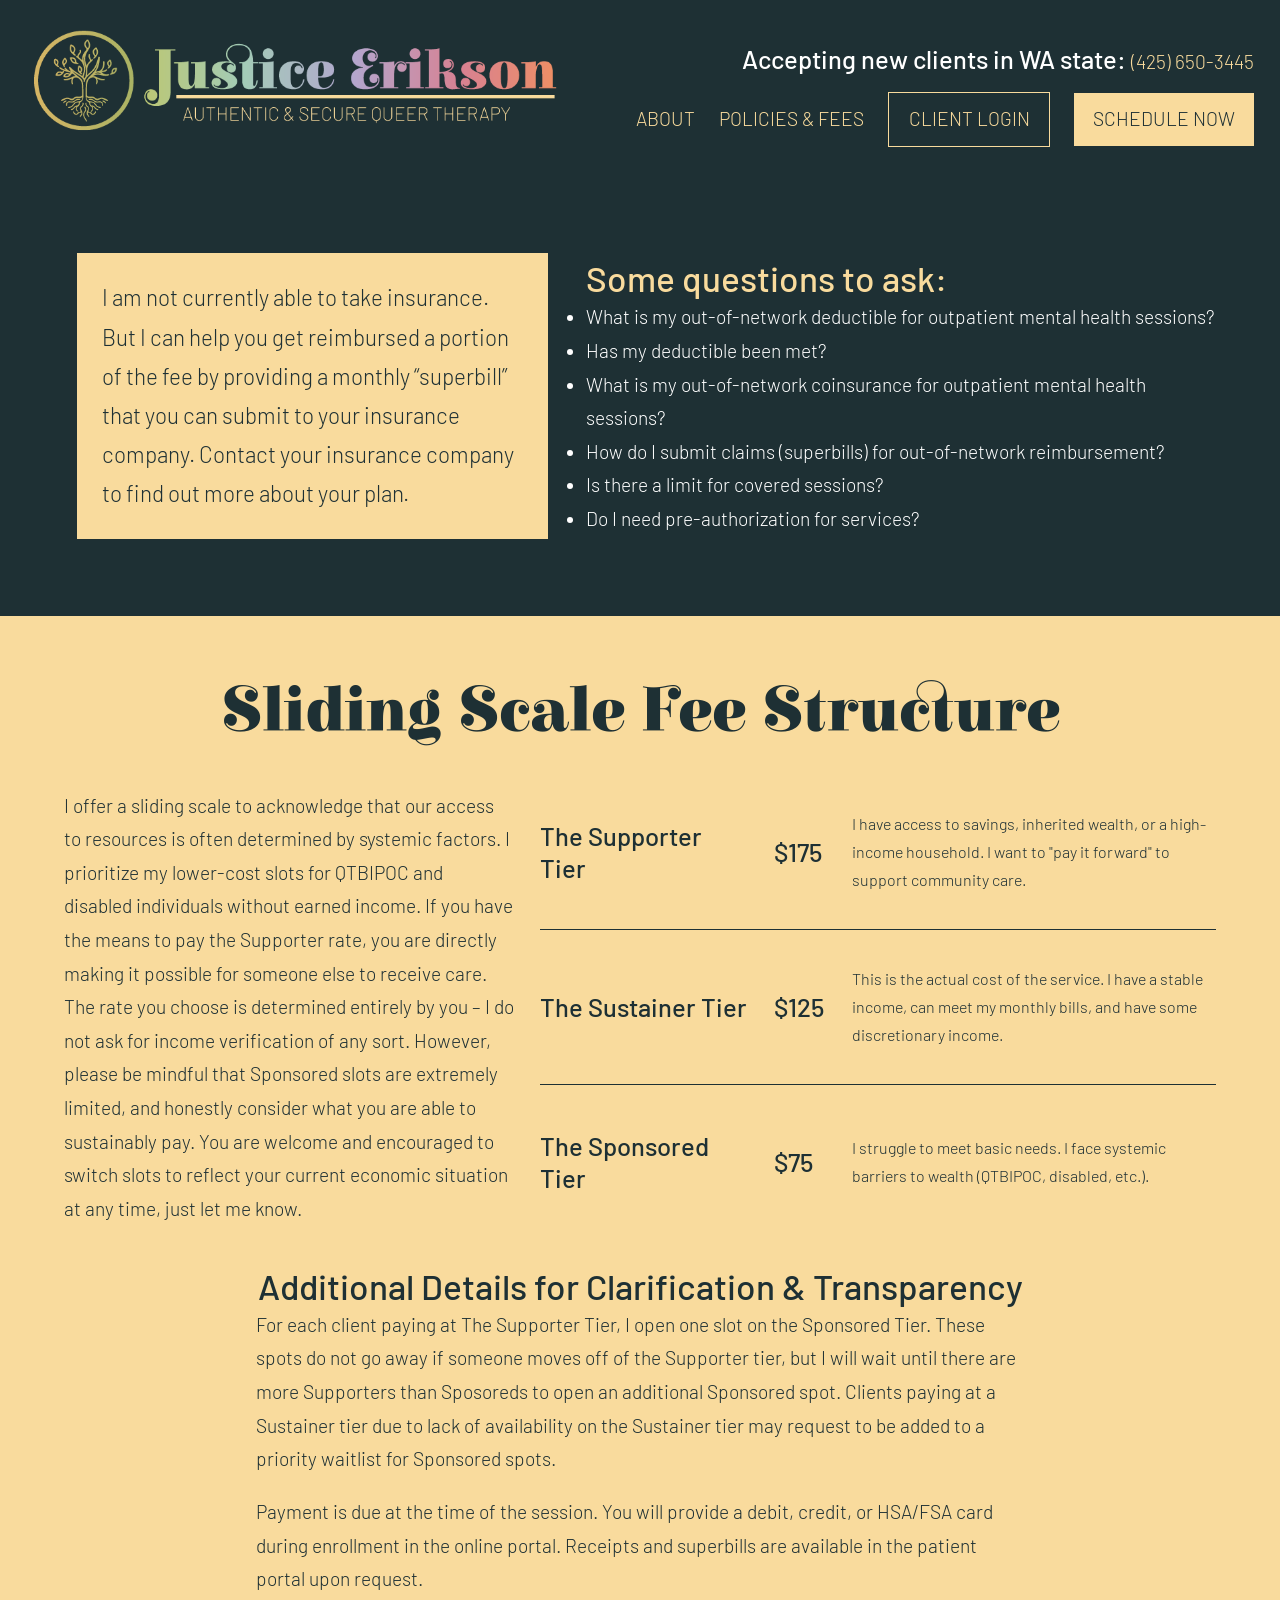
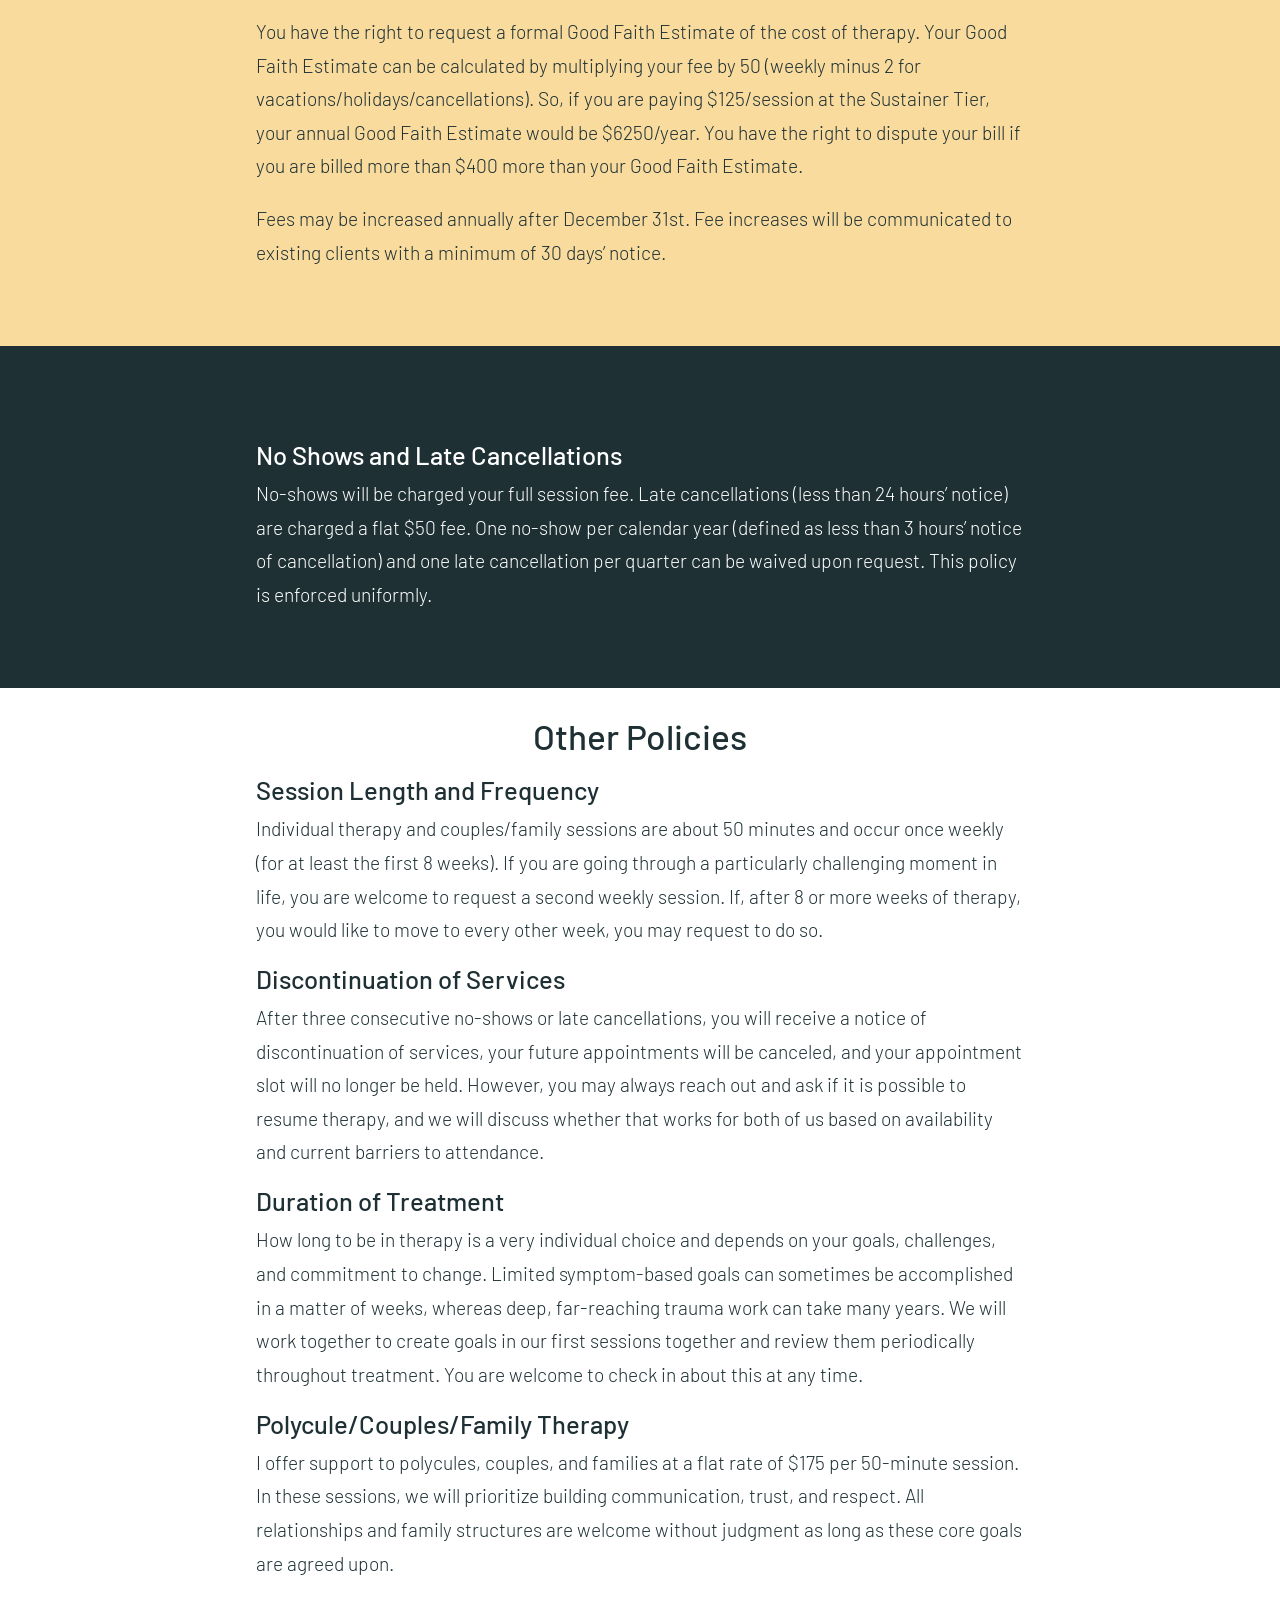
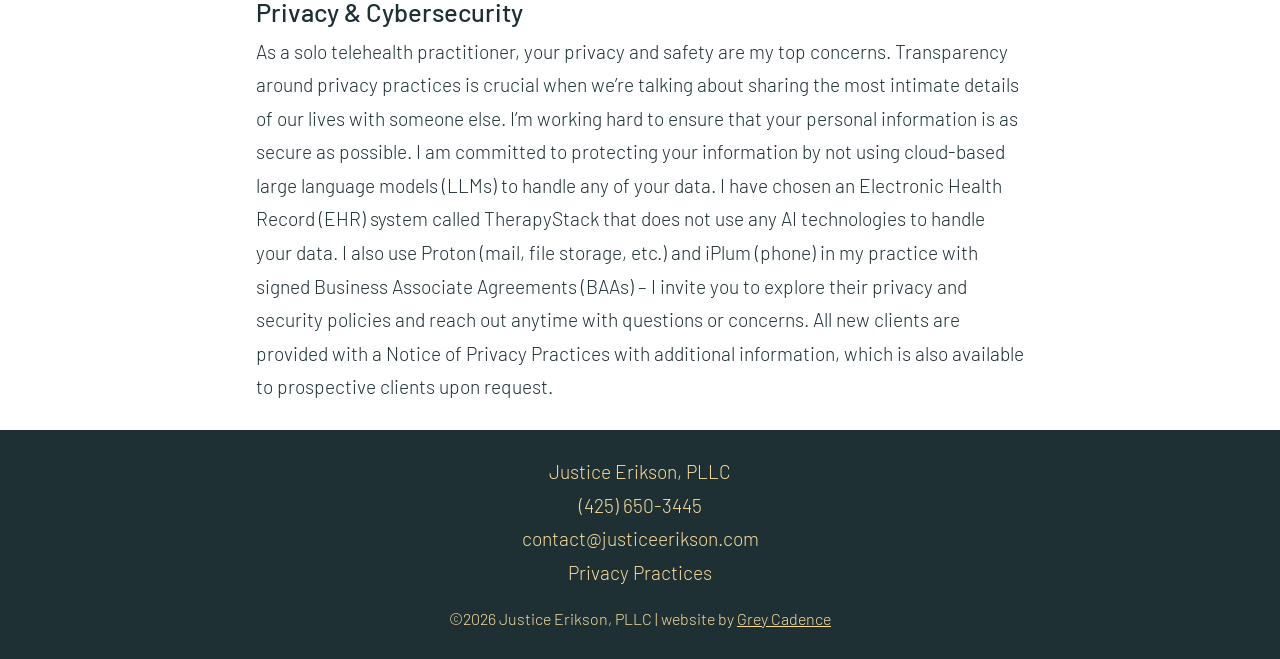
==== policies-and-fees.html @ 40b30ee9 "1.1 launch - hope there are no bugs" ====
<!DOCTYPE html>
<html lang="en">
    <head>
        <meta name="description"
            content="Dr. Justice Erikson is a therapist based in Seattle, Washington.">
        <meta charset="utf-8">
        <meta name="viewport" content="width=device-width, initial-scale=1">
        <link rel="stylesheet" type="text/css" href="/greyFW.css">
        <link rel="stylesheet" type="text/css" href="/style.css">
        <link rel="icon" type="image/png" href="/favicon/favicon-96x96.png" sizes="96x96" />
        <link rel="icon" type="image/svg+xml" href="/favicon/favicon.svg" />
        <link rel="shortcut icon" href="/favicon/favicon.ico" />
        <link rel="apple-touch-icon" sizes="180x180" href="/favicon/apple-touch-icon.png" />
        <meta name="apple-mobile-web-app-title" content="Justice Erikson" />
        <link rel="manifest" href="/favicon/site.webmanifest" />
        <title>Justice Erikson | Seattle, Washington</title>
    </head>
    <body>
        <header class="xl-row">
            <div id="header-grid" class="inset-row">
                <img id="logo" src="/images/logo.png" alt="logo that says Justice Erikson, authentic and secure queer therapy">
                <h4 id="call-box">Accepting new clients in WA state: <a href="tel:(425) 650-3445">(425) 650-3445</a></h4>
                <button id="mobile-nav-button">MENU</button>
                <nav>
                    <a href="index.html">About</a>
                    <a href="policies-and-fees.html">Policies & Fees</a>
                    <a href="https://justiceerikson.therapystack.com" target="_blank" class="yellow-ghost-button">Client Login</a>
                    <a href="https://justiceerikson.therapystack.com" target="_blank" class="yellow-button">Schedule Now</a>
                </nav>
            </div>
            <div id="mobile-nav-menu" style="display: none;">
                <div>
                    <a href="index.html">About</a>
                    <a href="policies-and-fees.html">Policies & Fees</a>
                    <a href="https://justiceerikson.therapystack.com" target="_blank" class="yellow-ghost-button">Client Login</a>
                    <a href="https://justiceerikson.therapystack.com" target="_blank" class="yellow-button">Schedule Now</a>
                </div>
            </div>
        </header>
        <div class="xl-row teal-section"> 
            <div class="inset-row" id="insurance">
                <div class="column yellow-block">
                    <p>I am not currently able to take insurance. But I can help you get reimbursed a portion of the fee by providing a monthly “superbill” that you can submit to your insurance company. Contact your insurance company to find out more about your plan.</p>
                </div>
                <div class="column" style="flex-grow:1.5;">
                    <h3 id="questions">Some questions to ask:</h3>
                    <ul>
                        <li>What is my out-of-network deductible for outpatient mental health sessions?</li>
                        <li>Has my deductible been met?</li>
                        <li>What is my out-of-network coinsurance for outpatient mental health sessions?</li>
                        <li>How do I submit claims (superbills) for out-of-network reimbursement?</li>
                        <li>Is there a limit for covered sessions?</li>
                        <li>Do I need pre-authorization for services?</li>
                    </ul>
                </div>
            </div>
        </div>
        <div class="xl-row yellow-section">
            <div class="row">
                <h1>Sliding Scale Fee Structure</h1>
            </div>
            <div class="inset-row">
                <div class="column">
                    <p>I offer a sliding scale to acknowledge that our access to resources is often determined by systemic factors. I prioritize my lower-cost slots for QTBIPOC and disabled individuals without earned income. If you have the means to pay the Supporter rate, you are directly making it possible for someone else to receive care. The rate you choose is determined entirely by you – I do not ask for income verification of any sort. However, please be mindful that Sponsored slots are extremely limited, and honestly consider what you are able to sustainably pay. You are welcome and encouraged to switch slots to reflect your current economic situation at any time, just let me know. </p>
                </div>
                <div class="column" id="sliding-scale" style="flex-grow: 1.5;">
                    <p class="supporter title">The Supporter Tier</p>
                    <p class="supporter price">$175</p>
                    <p class="supporter desc">I have access to savings, inherited wealth, or a high-income household. I want to "pay it forward" to support community care.</p>
                    <div class="divider-1"></div>
                    <p class="sustainer title">The Sustainer Tier</p>
                    <p class="sustainer price">$125</p>
                    <p class="sustainer desc">This is the actual cost of the service. I have a stable income, can meet my monthly bills, and have some discretionary income.</p>
                    <div class="divider-2"></div>
                    <p class="sponsored title">The Sponsored Tier</p>
                    <p class="sponsored price">$75</p>
                    <p class="sponsored desc">I struggle to meet basic needs. I face systemic barriers to wealth (QTBIPOC, disabled, etc.).</p>
                </div>
            </div>
            <div class="row text-row">
                <h3>Additional Details for Clarification & Transparency</h3>
                <p>For each client paying at The Supporter Tier, I open one slot on the Sponsored Tier. These spots do not go away if someone moves off of the Supporter tier, but I will wait until there are more Supporters than Sposoreds to open an additional Sponsored spot. Clients paying at a Sustainer tier due to lack of availability on the Sustainer tier may request to be added to a priority waitlist for Sponsored spots.</p>
                <p>Payment is due at the time of the session. You will provide a debit, credit, or HSA/FSA card during enrollment in the online portal. Receipts and superbills are available in the patient portal upon request.</p>
                <p>You have the right to request a formal Good Faith Estimate of the cost of therapy. Your Good Faith Estimate can be calculated by multiplying your fee by 50 (weekly minus 2 for vacations/holidays/cancellations). So, if you are paying $125/session at the Sustainer Tier, your annual Good Faith Estimate would be $6250/year. You have the right to dispute your bill if you are billed more than $400 more than your Good Faith Estimate.</p>
                <p>Fees may be increased annually after December 31st. Fee increases will be communicated to existing clients with a minimum of 30 days’ notice.</p>
            </div>
        </div>
        <div class="xl-row teal-section"> 
            <div class="row text-row">
                <h4>No Shows and Late Cancellations</h4>
                <p>No-shows will be charged your full session fee. Late cancellations (less than 24 hours’ notice) are charged a flat $50 fee. One no-show per calendar year (defined as less than 3 hours’ notice of cancellation) and one late cancellation per quarter can be waived upon request. This policy is enforced uniformly.</p>
            </div>
        </div>
        <div class="row text-row">
            <h3>Other Policies</h3>
            <h4>Session Length and Frequency</h4>
            <p>Individual therapy and couples/family sessions are about 50 minutes and occur once weekly (for at least the first 8 weeks). If you are going through a particularly challenging moment in life, you are welcome to request a second weekly session. If, after 8 or more weeks of therapy, you would like to move to every other week, you may request to do so.</p>
            <h4>Discontinuation of Services</h4>
            <p>After three consecutive no-shows or late cancellations, you will receive a notice of discontinuation of services, your future appointments will be canceled, and your appointment slot will no longer be held. However, you may always reach out and ask if it is possible to resume therapy, and we will discuss whether that works for both of us based on availability and current barriers to attendance.</p>
            <h4>Duration of Treatment</h4>
            <p>How long to be in therapy is a very individual choice and depends on your goals, challenges, and commitment to change. Limited symptom-based goals can sometimes be accomplished in a matter of weeks, whereas deep, far-reaching trauma work can take many years. We will work together to create goals in our first sessions together and review them periodically throughout treatment. You are welcome to check in about this at any time.</p>
            <h4>Polycule/Couples/Family Therapy</h4>
            <p>I offer support to polycules, couples, and families at a flat rate of $175 per 50-minute session. In these sessions, we will prioritize building communication, trust, and respect. All relationships and family structures are welcome without judgment as long as these core goals are agreed upon.</p>
            <h4>Privacy & Cybersecurity</h4>
            <p>As a solo telehealth practitioner, your privacy and safety are my top concerns. Transparency around privacy practices is crucial when we’re talking about sharing the most intimate details of our lives with someone else. I’m working hard to ensure that your personal information is as secure as possible. I am committed to protecting your information by not using cloud-based large language models (LLMs) to handle any of your data. I have chosen an Electronic Health Record (EHR) system called TherapyStack that does not use any AI technologies to handle your data. I also use Proton (mail, file storage, etc.) and iPlum (phone) in my practice with signed Business Associate Agreements (BAAs) – I invite you to explore their privacy and security policies and reach out anytime with questions or concerns. All new clients are provided with a Notice of Privacy Practices with additional information, which is also available to prospective clients upon request.</p>
        </div>
        <footer>
            <div class="row">
                <div class="column">
                    <p>Justice Erikson, PLLC</p>
                    <a href="tel:(425) 650-3445">(425) 650-3445</a><br>
                    <a href="mailto:contact@justiceerikson.com">contact@justiceerikson.com</a><br>
                    <a href="/Justice Erikson PLLC Privacy Practices 2026.pdf" target="_blank">Privacy Practices</a>
                    <br><br>
                    <p class="copyright">©2026 Justice Erikson, PLLC | website by <a href="https://greycadence.com" target="_blank">Grey Cadence</a></p>
                </div>
            </div>
        </footer>
        <script type="text/javascript" src="/greyFW.js"></script>
        <script>
            displayToggle('mobile-nav-button', 'mobile-nav-menu')
        </script>
    </body>
</html>
---- greyFW.css ----
/* http://meyerweb.com/eric/tools/css/reset/ 
   v2.0 | 20110126
   License: none (public domain)
*/

html, body, div, span, applet, object, iframe,
h1, h2, h3, h4, h5, h6, p, blockquote, pre,
a, abbr, acronym, address, big, cite, code,
del, dfn, em, img, ins, kbd, q, s, samp,
small, strike, strong, sub, sup, tt, var,
b, u, i, center,
dl, dt, dd, ol, ul, li,
fieldset, form, label, legend,
table, caption, tbody, tfoot, thead, tr, th, td,
article, aside, canvas, details, embed, 
figure, figcaption, footer, header, hgroup, 
menu, nav, output, ruby, section, summary,
time, mark, audio, video {
	margin: 0;
	padding: 0;
	border: 0;
	font-size: 100%;
	font: inherit;
	vertical-align: baseline;
}
/* HTML5 display-role reset for older browsers */
article, aside, details, figcaption, figure, 
footer, header, hgroup, menu, nav, section {
	display: block;
}
body {
	line-height: 1;
}
ol, ul {
	list-style: none;
}
blockquote, q {
	quotes: none;
}
blockquote:before, blockquote:after,
q:before, q:after {
	content: '';
	content: none;
}
table {
	border-collapse: collapse;
	border-spacing: 0;
}




/* Grey Cadence's CSS microframework */
html {
	font-size:1vw;
}

body {
	margin: 0;
	line-height: 1.2;
}

h1, h2, h3, h4, h5, h6 {
	margin: 0;
	line-height: 1;
}

p {
	font-size:1.5rem;
}

.row, .grid-row, .xl-row {
	padding: 1rem;
}

.row {
	display: block;
}

.flex-row, .inset-row {
	display:flex;
}

.grid-row {
	display: grid
}

.column {
	flex:1;
	padding:1rem;
}
.column img {max-width: 100%;}
p + p {margin-top: 1.5rem}

/* MEDIA QUERIES: MOBILE, LARGE SCREEN, AND PRINT */


@media screen and (max-width: 720px) {
	html {font-size: 2vw;	}
	.inset-row, .flex-row {display:block;}
}

@media screen and (min-width: 1400px) {
	html {
		font-size: 14px;
	}
	.row, .flex-row, .grid-row, .inset-row {
		max-width: 1400px;
		margin: 0 auto;
	}
}

@media print {
	*:not(.honest-print) {
		background-color: #ffffff !important;
		color: #000000 !important;
	}
}
---- style.css ----
:root {
    --yellow: #f9db9d;
    --teal: #1e3034;
}
html {
    color: var(--teal);
}
@font-face {
    font-family: Elsie;
    src: url(/fonts/ElsieSwashCaps-Black.ttf);
}
@font-face {
    font-family: Barlow;
    src: url(/fonts/Barlow-Light.ttf);
    font-style: normal;
    font-weight: 200;
}
@font-face {
    font-family: Barlow;
    src: url(/fonts/Barlow-LightItalic.ttf);
    font-style: italic;
    font-weight: 200;
}
@font-face {
    font-family: Barlow;
    src: url(/fonts/Barlow-Medium.ttf);
    font-style: normal;
    font-weight: 500;
}
@font-face {
    font-family: Barlow;
    src: url(/fonts/Barlow-MediumItalic.ttf);
    font-style: italic;
    font-weight: 500;
}
@font-face {
    font-family: Barlow;
    src: url(/fonts/Barlow-SemiBold.ttf);
    font-style: normal;
    font-weight: 700;
}
@font-face {
    font-family: Barlow;
    src: url(/fonts/Barlow-SemiBoldItalic.ttf);
    font-style: italic;
    font-weight: 700;
}
h1 {
    font-size: 5rem;
    font-family: Elsie;
    color: var(--teal);
    text-align: center;
    padding-bottom: 1.5rem;
}
h2 {
    font-family: Barlow;
    font-size: 3.25rem;
    font-weight: 200;
    font-style: italic;
    color: var(--teal);
    text-align: center;
}
h3 {
    font-family: Barlow;
    font-size: 2.75rem;
    font-weight: 200;
    color: var(--teal);
    line-height: 1.25;
    text-transform: uppercase;
}
h4 {
    font-family: Barlow;
    font-size: 2rem;
    font-weight: 500;
    padding-top: 1.5rem;
    padding-bottom: .75rem;
}
h5 {
    font-family: Elsie;
    font-size: 3rem;
}
li {list-style-type: disc;}
p, a, input, select, label, button, ::placeholder, li {
    font-family: Barlow;
    font-size: 1.5rem;
    color: var(--teal);
    font-weight: 200;
    line-height: 1.75;
}
a, button {
    transition-property: filter;
    transition-duration: .3s;
    text-decoration: none;
}
a:hover, button:hover {
    filter: opacity(60%);;
}
.xl-row {padding: 4rem;}
img {max-width: 100vw;}

/* Utilities */
.yellow-button {
    color: var(--teal);
    background-color: var(--yellow);
    padding: 1.5rem 3rem;
    text-transform: uppercase;
}
.yellow-ghost-button {
    border: .125rem solid var(--yellow);
    padding: .75rem 1.5rem;
    text-transform: uppercase;
}
.teal-section {
    background-color: var(--teal);
}
.teal-section p, .teal-section h3, .teal-section h4, .teal-section li {
    color: white;
}
.teal-section  b {
    color: var(--yellow);
    font-weight: 700;
}
.yellow-section {
    background-color: var(--yellow);
}
.yellow-block {
    background-color: var(--yellow);
    padding: 2rem;
    margin: 2rem;
}
.yellow-block p {
    color: var(--teal);
    font-size: 1.75rem;
}
.quote {
    padding-top: 4rem;
    max-width: 80rem;
    margin: auto;
}
.quote-credit {
    text-align: right;
    padding-bottom: 3rem;
    margin-right: 15rem;
}
.teal-section .quote {color: white;}
.teal-section h5 {color: var(--yellow)}
/* Header styling */

header {
    background-color: var(--teal);
}
#header-grid {
    display: grid;
    grid-template-columns: auto auto;
    grid-template-rows: repeat(2, 1fr);
    padding: 2rem;
}
header {padding: 0 !important;}
#logo { 
    grid-area: 1 / 1 / 3 / 2;
    width: 42rem;
}
#call-box {
    grid-area: 1 / 2 / 2 / 3; 
    color: white;
    text-align: right;
}
#mobile-nav-button {display: none;}
nav { 
    grid-area: 2 / 2 / 3 / 3;
    display: flex;
    flex-wrap: nowrap;
    justify-content: space-between;
    align-items: center;
}
header a {
    color: var(--yellow);
    text-transform: uppercase;
}
header .yellow-button {padding: .75rem 1.5rem;}
.text-row {
    max-width: 60rem;
    margin: auto;
    padding: 2rem;
}
.text-row h3 {
    text-align: center;
    font-weight: 500;
    text-transform: none;
}

/* Footer Styling */
footer {
    background-color: var(--teal);
    text-align: center;
}
footer a, footer p {
    color: var(--yellow) !important;
}
.copyright, .copyright a {font-size: 1.25rem;}
.copyright a {text-decoration: underline;}

/* Homepage styling */
#hero-row .column:first-of-type {
    text-align: right;
    display: flex;
    flex-direction: column;
    align-items: flex-end;
    justify-content: space-evenly;
    flex-grow: 1.25;
}
#hero-row h3 {
    color: var(--yellow);
    text-transform: none;
}
#hero-row p:last-of-type {padding-bottom:2rem;}
#path-section {
    background-image: url(/images/path-background.png);
    background-size: cover;
    background-repeat: no-repeat;
    background-position: center top;
}
#path-section p {
    text-align: center;
    max-width: 70rem;
    padding: 6rem 0 30rem 0;
    margin: auto;
    font-size: 1.75rem;
}
#specialties .column:last-of-type {
    display: flex;
    flex-direction: column;
    align-items: flex-start;
    justify-content: space-evenly;
}
#specialties p {
    padding-bottom: 2rem;
}

/* Policies & Fees styling */
#insurance {align-items: center;}
#questions {
    color: var(--yellow);
    text-transform: none;
    font-weight: 500;
}
#sliding-scale {
    display: grid;
    grid-template-columns: 1fr .25fr 1.75fr;
    grid-template-rows: 1fr .125rem 1fr .125rem 1fr;
    grid-column-gap: 2rem;
    grid-row-gap: 1rem;
        align-items: center;
}
#sliding-scale p {margin-top:0}
.title, .price {
    font-size: 2rem;
    font-weight: 500;
    line-height: 1.25;
}
.desc {font-size: 1.25rem;}
.supporter .title { grid-area: 1 / 1 / 2 / 2; }
.supporter .price { grid-area: 1 / 2 / 2 / 3; }
.supporter .desc { grid-area: 1 / 3 / 2 / 4; }
.divider-1 {grid-area: 2 / 1 / 3 / 4;}
.sustainer .title { grid-area: 3 / 1 / 4 / 2; }
.sustainer .price { grid-area: 3 / 2 / 4 / 3; }
.sustainer .desc { grid-area: 3 / 3 / 4 / 4; }
.divider-2 {grid-area: 4 / 1 / 5 / 4;}
.sponsored .title { grid-area: 5 / 1 / 6 / 2; }
.sponsored .price { grid-area: 5 / 2 / 6 / 3; }
.sponsored .desc { grid-area: 5 / 3 / 6 / 4; }

.divider-1, .divider-2 {border-bottom: solid .125rem var(--teal);}

/* Mobile Styling */
@media screen and (max-width: 720px) {
    p {font-size: 2rem;}
    #header-grid {
        display: grid;
        grid-template-columns: auto;
        grid-template-rows: repeat(3, auto);
        justify-content: center;
        align-items: center;
        grid-row-gap: 2rem;
    }
    #call-box {
        grid-area: 1 / 1 / 2 / 2;
        text-align: center;
}
    #logo {grid-area: 2 / 1 / 3 / 2;}
    #mobile-nav-button {
        display: block;
        grid-area: 3 / 1 / 4 / 2;
        background-color: var(--yellow);
    }
    nav {display: none;}
    #mobile-nav-menu > div {
        display: flex;
        flex-direction: column;
        align-items: center;
    }
    #mobile-nav-menu > div > * {margin: 1rem;}
    header + .xl-row {padding-top: 0;}
    #hero-row {
        display: flex;
        flex-direction: column-reverse;
    }
    #hero-row .column:first-of-type {
        align-items: center;
        text-align: left;
    }
    #specialties .column:last-of-type {
        align-items: center;
    }
    #specialties h5 {padding-bottom: 2rem;}
    .yellow-block {margin: 0;}
    .desc {font-size: 1.75rem;}
}
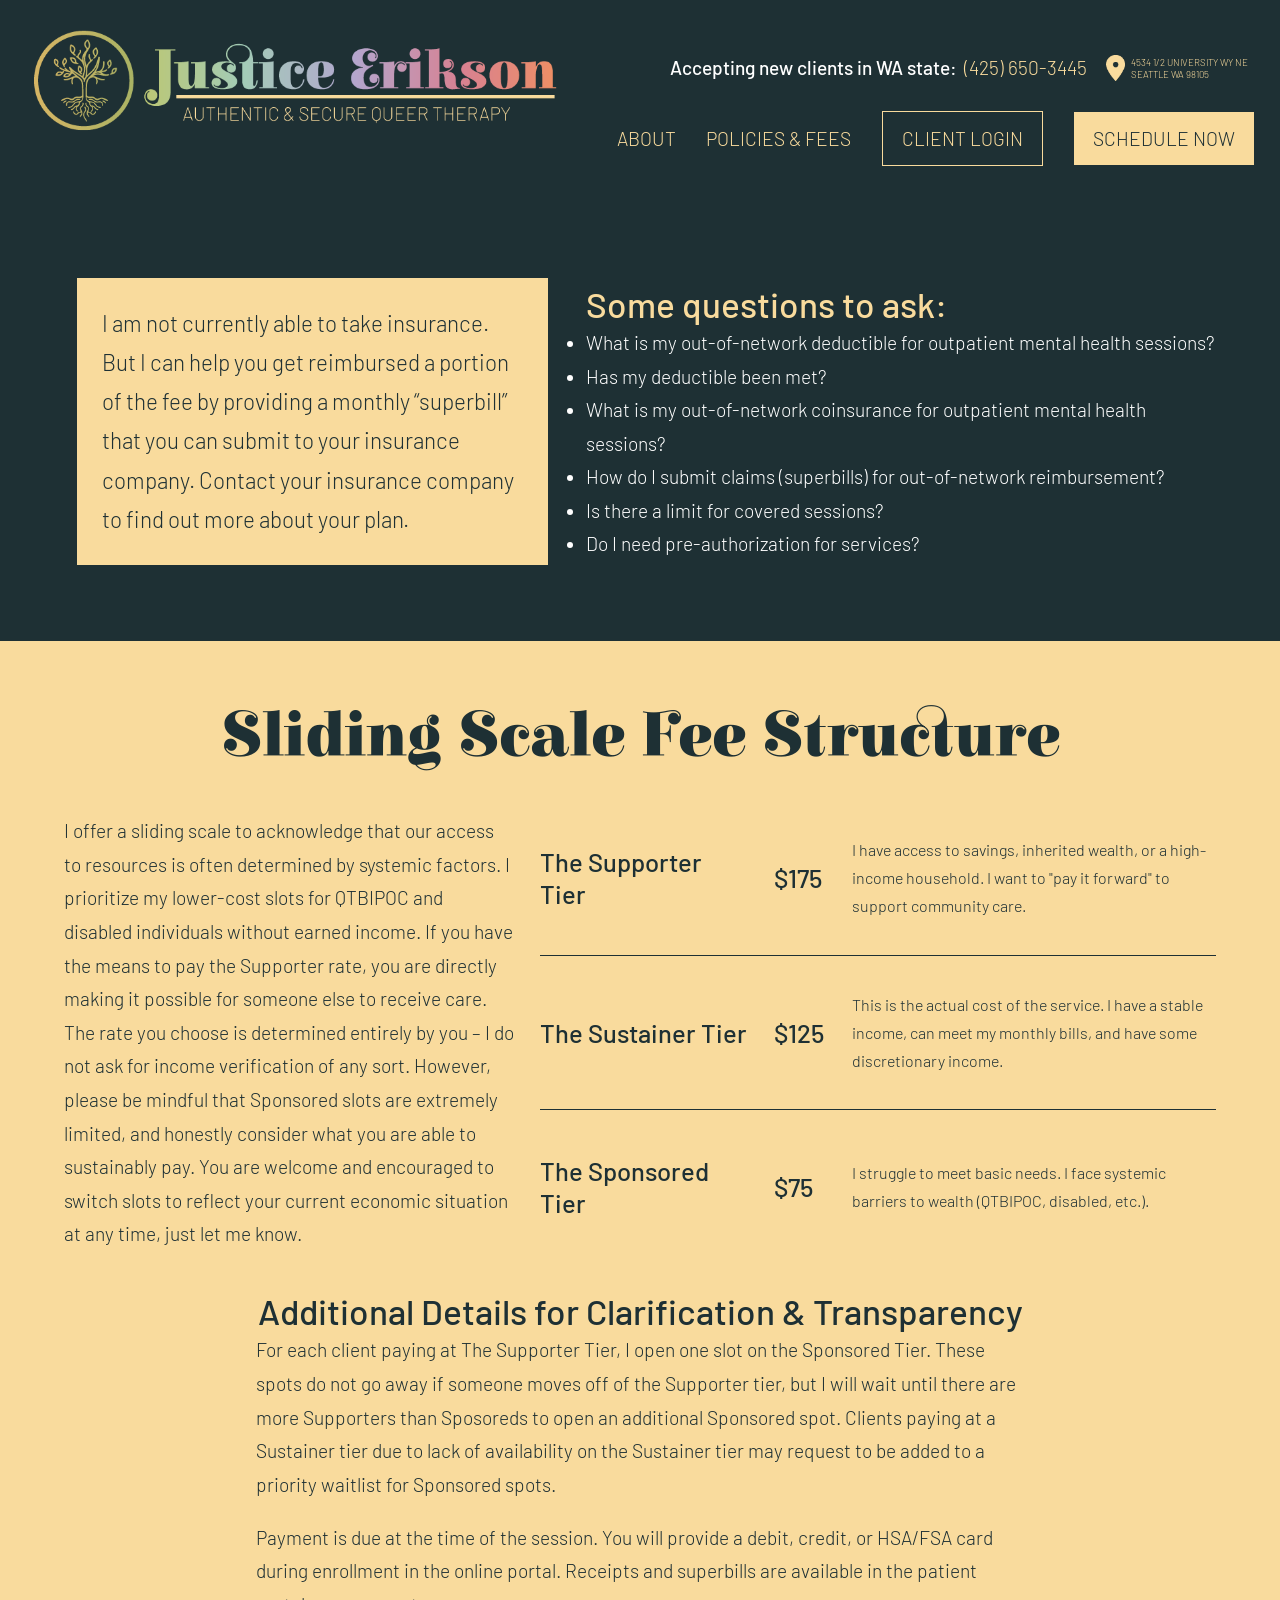
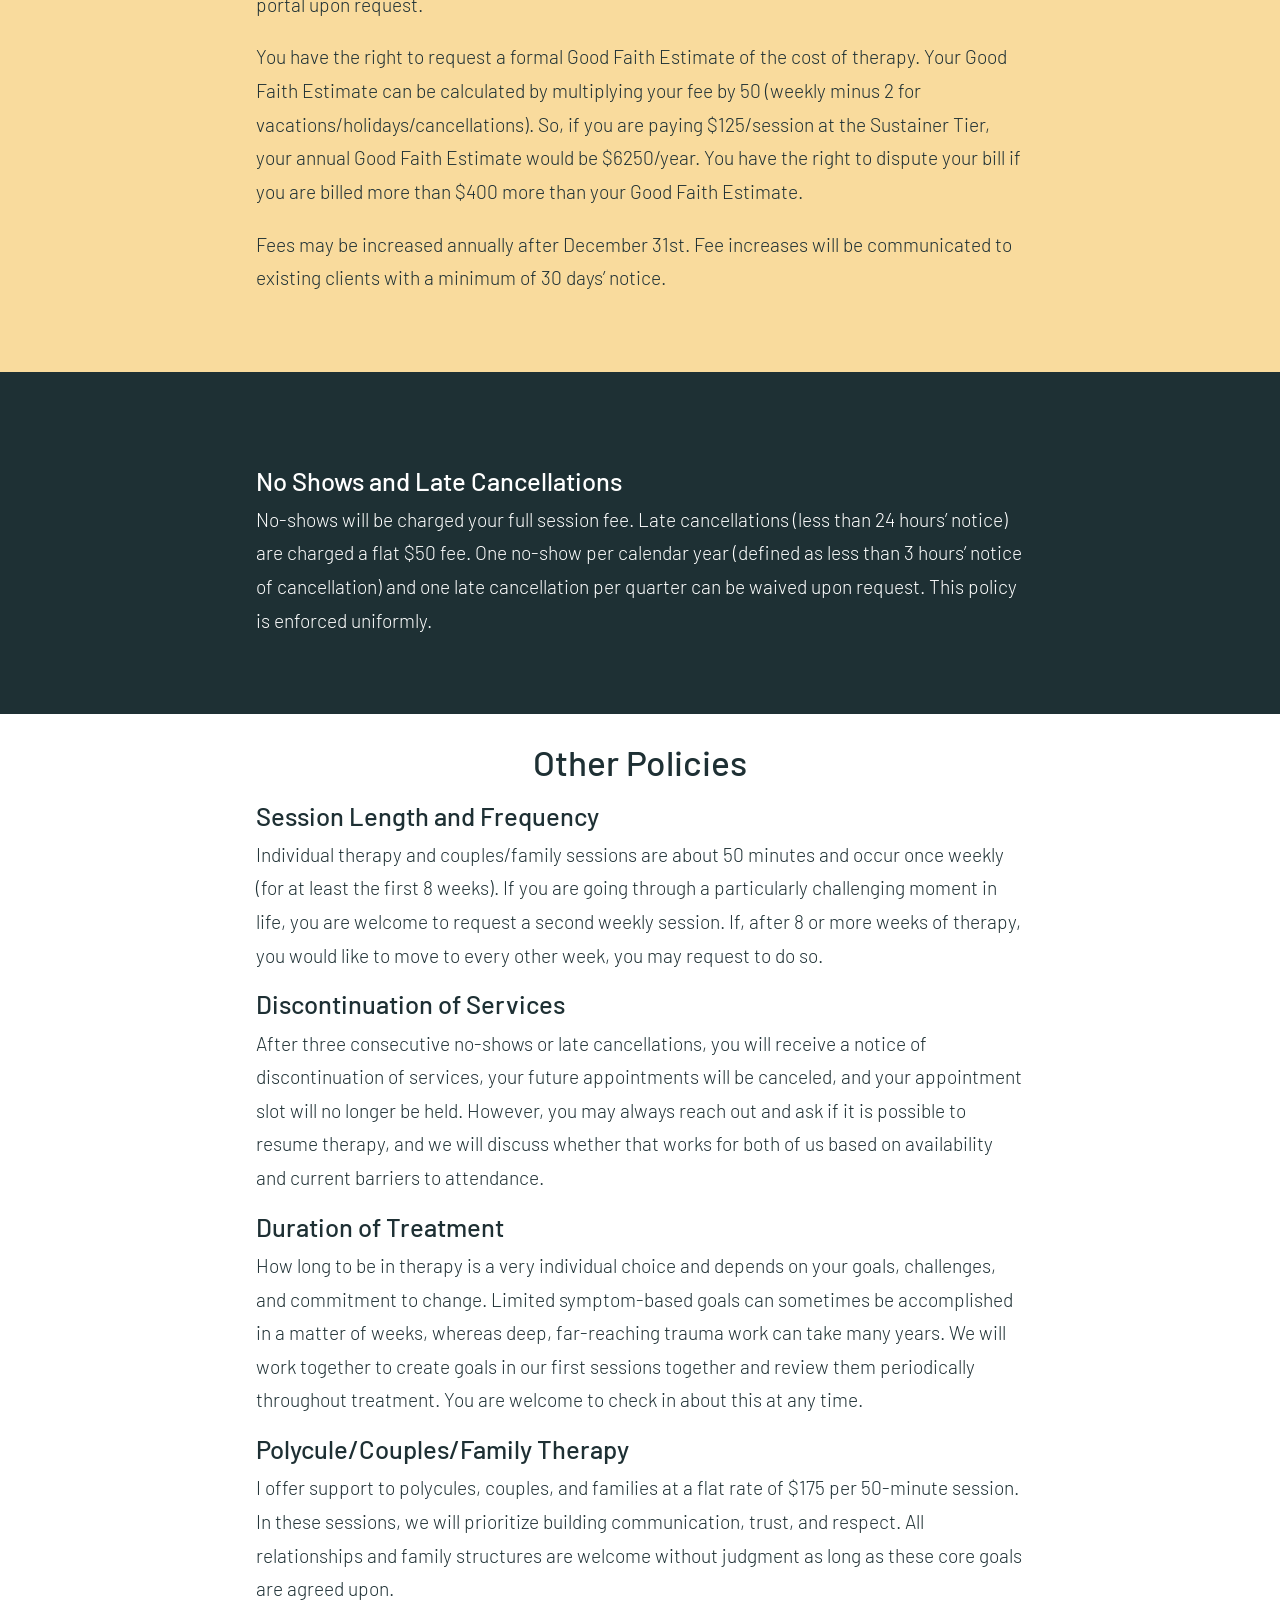
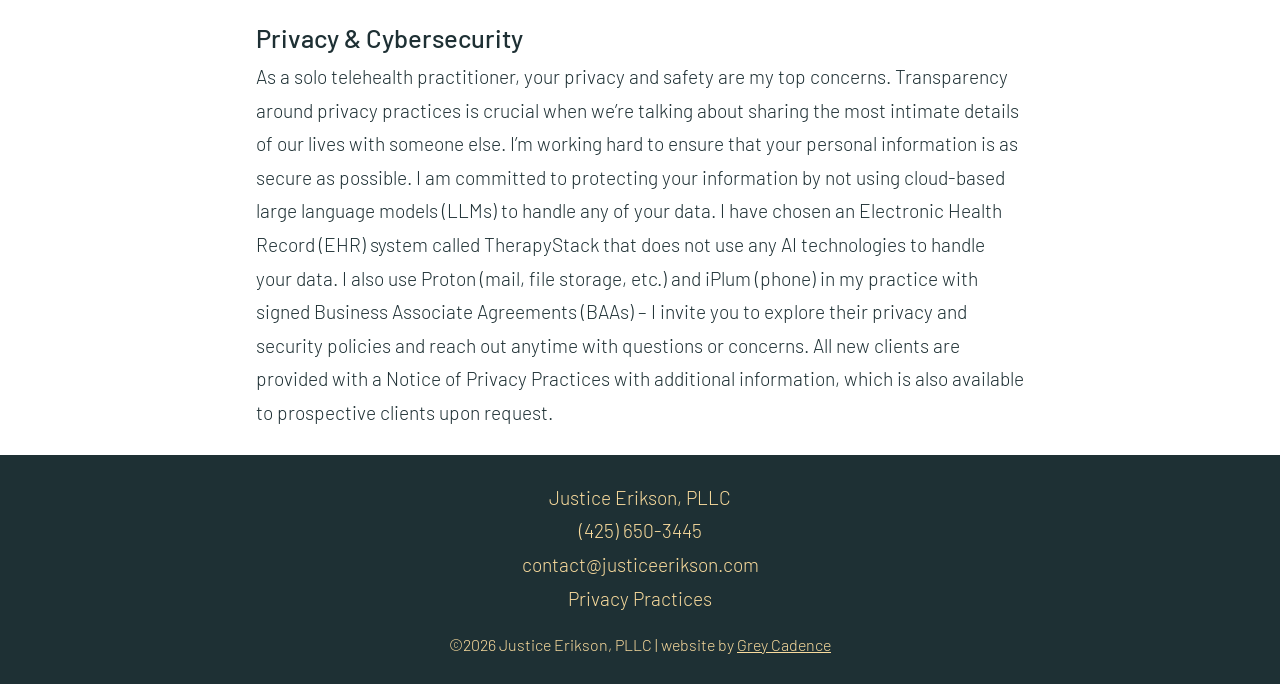
==== commit 285ae60d: "added physical address & in-person changes" ====
--- a/policies-and-fees.html
+++ b/policies-and-fees.html
@@ -2,7 +2,7 @@
 <html lang="en">
     <head>
         <meta name="description"
-            content="Dr. Justice Erikson is a therapist based in Seattle, Washington.">
+            content="Policies & Fees for Dr. Justice Erikson; a therapist based in Seattle, Washington.">
         <meta charset="utf-8">
         <meta name="viewport" content="width=device-width, initial-scale=1">
         <link rel="stylesheet" type="text/css" href="/greyFW.css">
@@ -13,13 +13,13 @@
         <link rel="apple-touch-icon" sizes="180x180" href="/favicon/apple-touch-icon.png" />
         <meta name="apple-mobile-web-app-title" content="Justice Erikson" />
         <link rel="manifest" href="/favicon/site.webmanifest" />
-        <title>Justice Erikson | Seattle, Washington</title>
+        <title>Justice Erikson | Policies & Fees</title>
     </head>
     <body>
         <header class="xl-row">
             <div id="header-grid" class="inset-row">
                 <img id="logo" src="/images/logo.png" alt="logo that says Justice Erikson, authentic and secure queer therapy">
-                <h4 id="call-box">Accepting new clients in WA state: <a href="tel:(425) 650-3445">(425) 650-3445</a></h4>
+                <h4 id="call-box">Accepting new clients in WA state: <a href="tel:(425) 650-3445">(425) 650-3445</a><img src="/images/map-pin.png"><a href="https://maps.app.goo.gl/5r2TuRV9656es26G8" target="_blank" id="address">4534 1/2 University Wy NE<br>Seattle WA 98105</a></h4>
                 <button id="mobile-nav-button">MENU</button>
                 <nav>
                     <a href="index.html">About</a>
--- a/style.css
+++ b/style.css
@@ -161,9 +161,24 @@
     width: 42rem;
 }
 #call-box {
-    grid-area: 1 / 2 / 2 / 3; 
+    grid-area: 1 / 2 / 2 / 3;
     color: white;
     text-align: right;
+    font-size: 1.5rem;
+    align-items: center;
+    display: flex;
+    flex-direction: row;
+    justify-content: flex-end;
+}
+#address {
+    font-size: .75rem;
+    line-height: 1.25;
+    text-align: left;
+}
+#call-box a {padding: .5rem;}
+#call-box img {
+    padding-left: 1rem;
+    height:2rem;
 }
 #mobile-nav-button {display: none;}
 nav { 
@@ -214,6 +229,12 @@
     text-transform: none;
 }
 #hero-row p:last-of-type {padding-bottom:2rem;}
+#pre-button {
+    text-transform: uppercase;
+    padding-right: 2rem;
+    font-size: 1.5rem;
+    font-weight: 200;
+}
 #path-section {
     background-image: url(/images/path-background.png);
     background-size: cover;
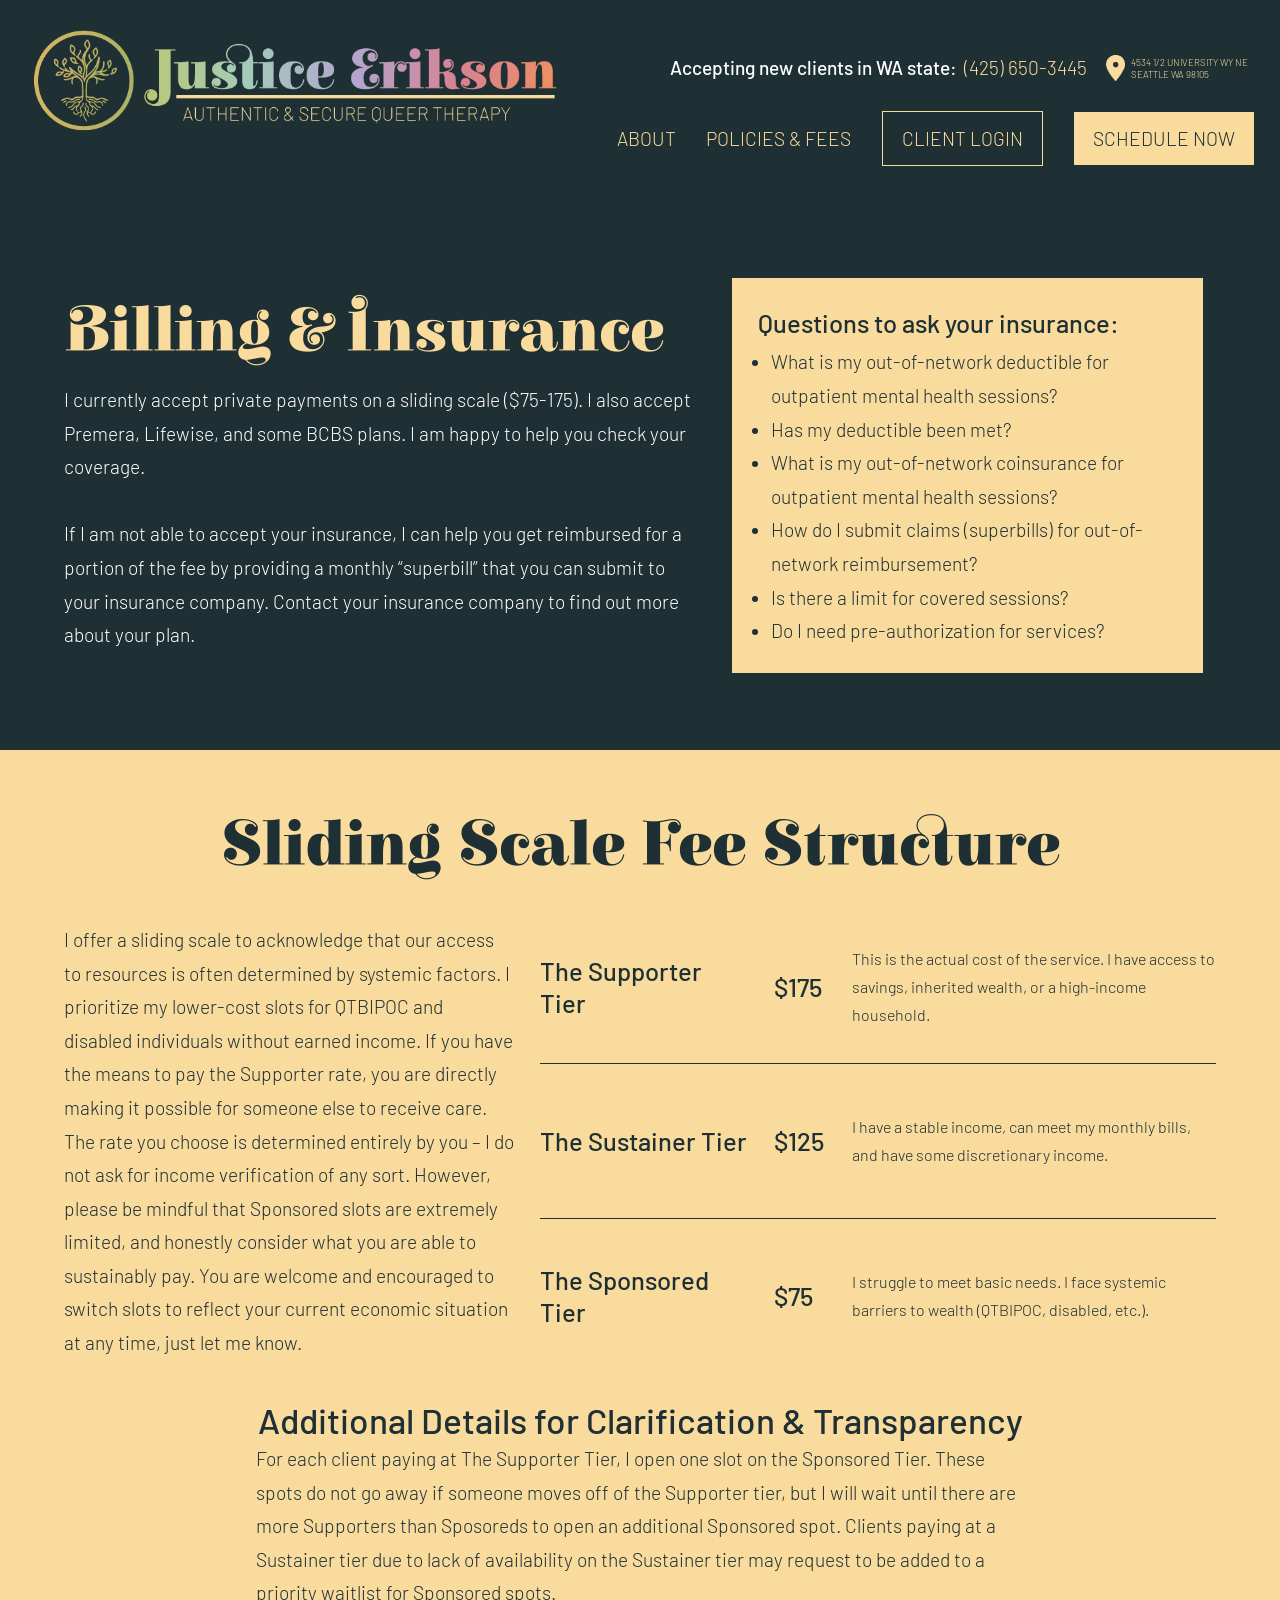
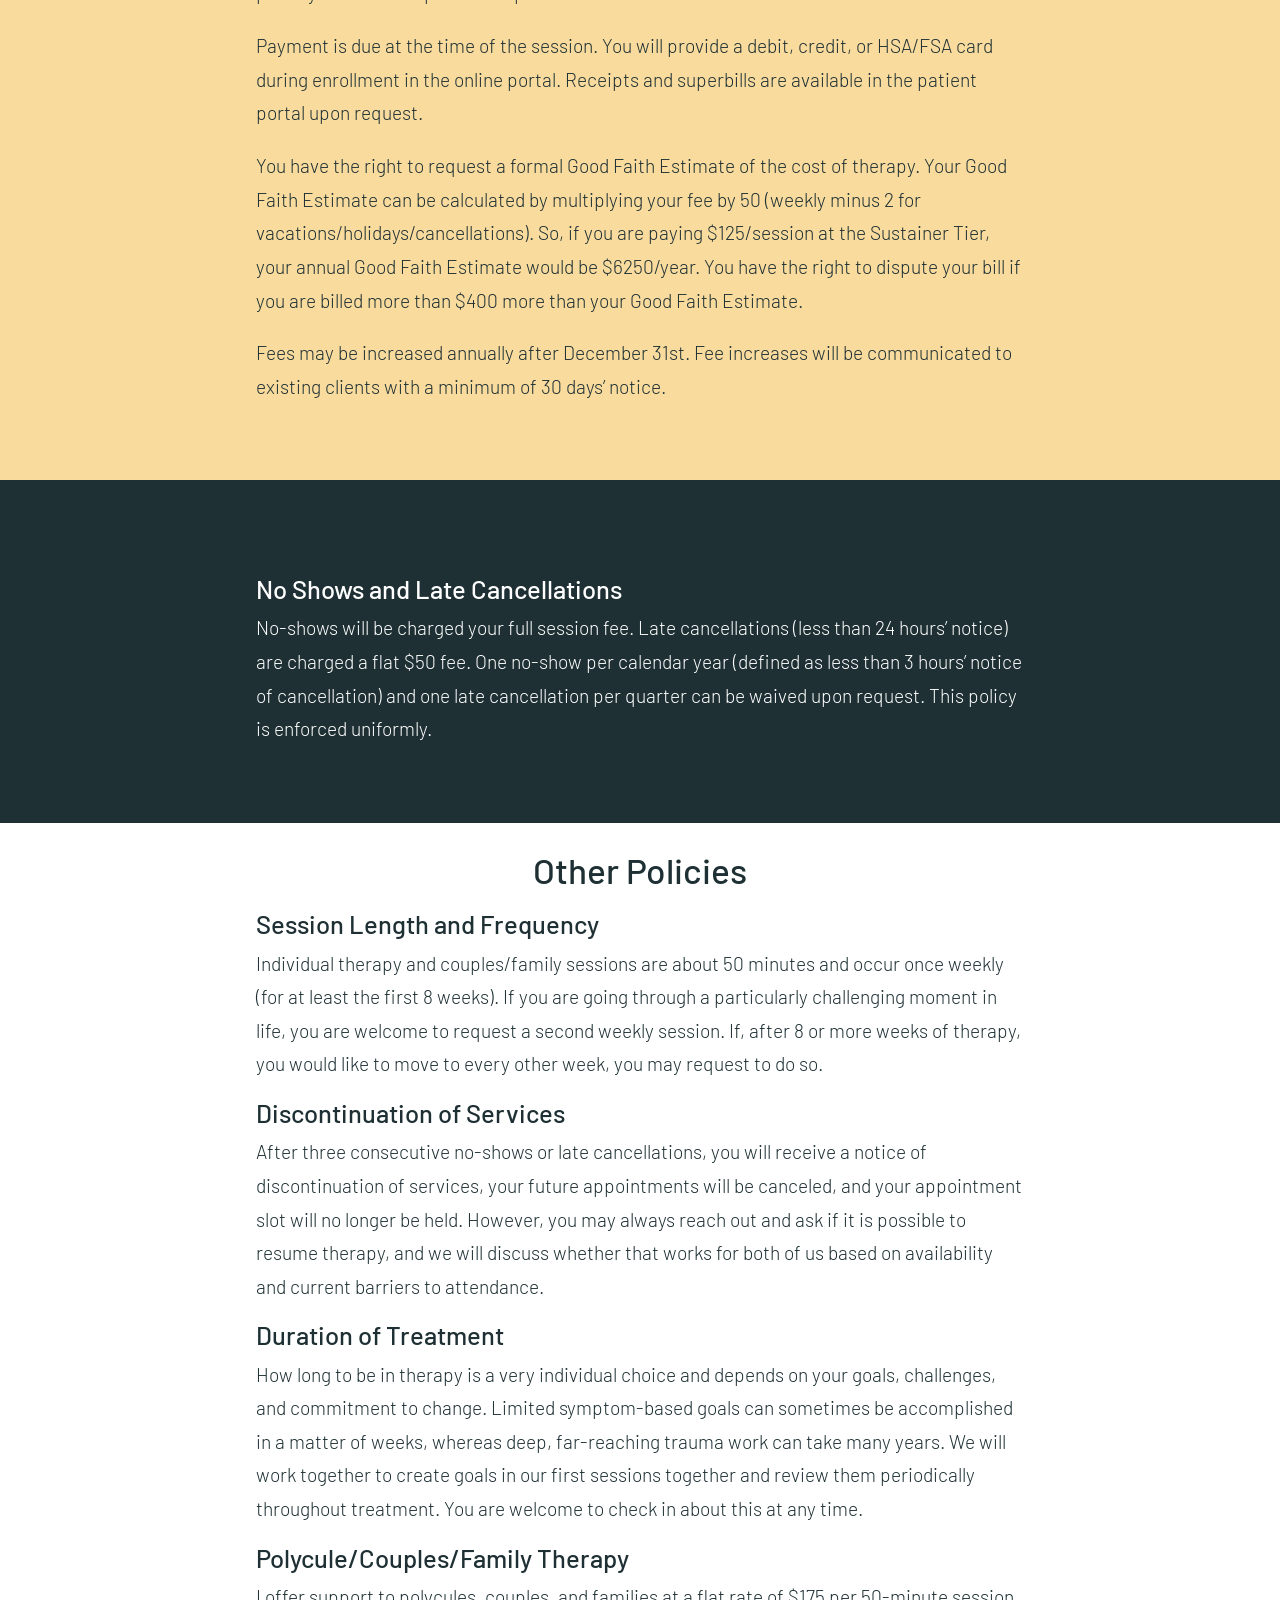
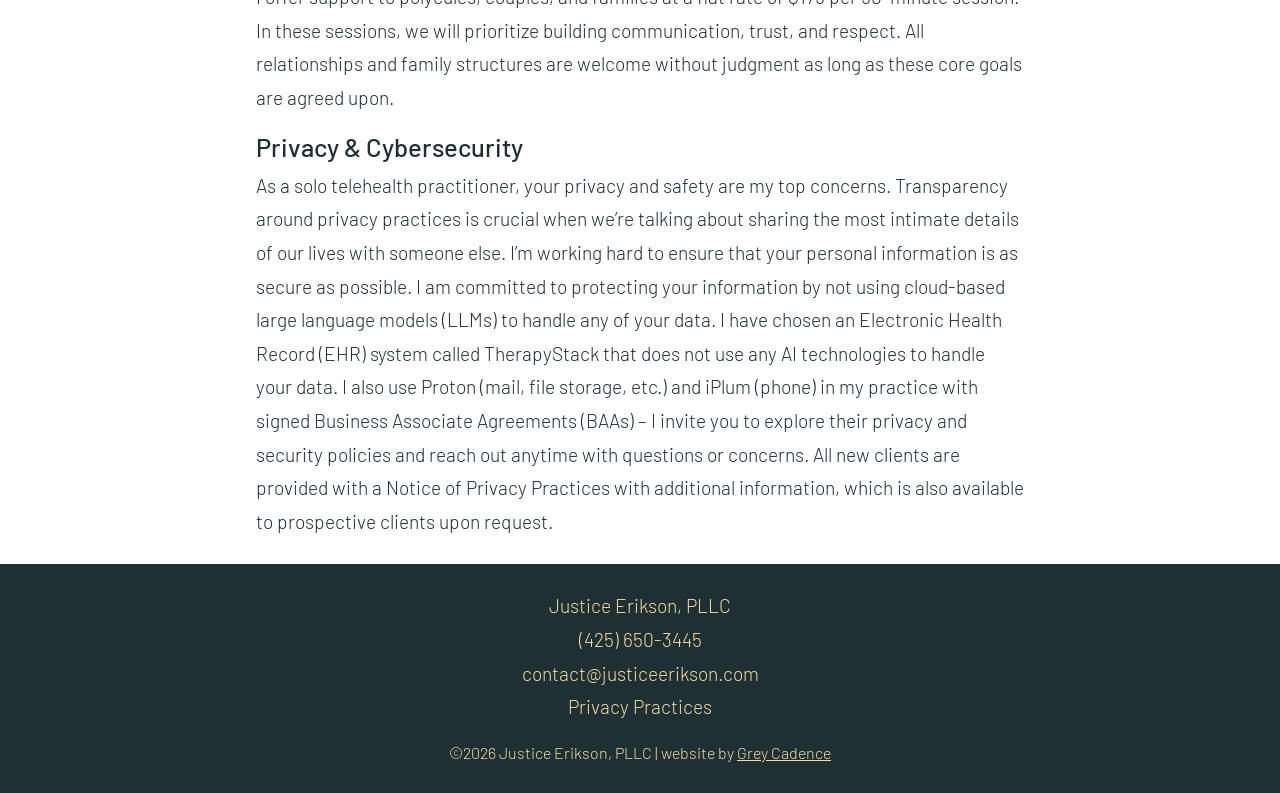
==== commit 7720510d: "added insurance info" ====
--- a/policies-and-fees.html
+++ b/policies-and-fees.html
@@ -13,7 +13,7 @@
         <link rel="apple-touch-icon" sizes="180x180" href="/favicon/apple-touch-icon.png" />
         <meta name="apple-mobile-web-app-title" content="Justice Erikson" />
         <link rel="manifest" href="/favicon/site.webmanifest" />
-        <title>Justice Erikson | Policies & Fees</title>
+        <title>Justice Erikson, Therapist | Policies & Fees</title>
     </head>
     <body>
         <header class="xl-row">
@@ -39,11 +39,12 @@
         </header>
         <div class="xl-row teal-section"> 
             <div class="inset-row" id="insurance">
+                <div class="column" style="flex-grow:1.5;">
+                    <h1>Billing & Insurance</h1>
+                    <p>I currently accept private payments on a sliding scale ($75-175). I also accept Premera, Lifewise, and some BCBS plans. I am happy to help you check your coverage. <br><br>If I am not able to accept your insurance, I can help you get reimbursed for a portion of the fee by providing a monthly “superbill” that you can submit to your insurance company. Contact your insurance company to find out more about your plan.</p>
+                </div>
                 <div class="column yellow-block">
-                    <p>I am not currently able to take insurance. But I can help you get reimbursed a portion of the fee by providing a monthly “superbill” that you can submit to your insurance company. Contact your insurance company to find out more about your plan.</p>
-                </div>
-                <div class="column" style="flex-grow:1.5;">
-                    <h3 id="questions">Some questions to ask:</h3>
+                    <h4 id="questions">Questions to ask your insurance:</h4>
                     <ul>
                         <li>What is my out-of-network deductible for outpatient mental health sessions?</li>
                         <li>Has my deductible been met?</li>
@@ -66,11 +67,11 @@
                 <div class="column" id="sliding-scale" style="flex-grow: 1.5;">
                     <p class="supporter title">The Supporter Tier</p>
                     <p class="supporter price">$175</p>
-                    <p class="supporter desc">I have access to savings, inherited wealth, or a high-income household. I want to "pay it forward" to support community care.</p>
+                    <p class="supporter desc">This is the actual cost of the service. I have access to savings, inherited wealth, or a high-income household.</p>
                     <div class="divider-1"></div>
                     <p class="sustainer title">The Sustainer Tier</p>
                     <p class="sustainer price">$125</p>
-                    <p class="sustainer desc">This is the actual cost of the service. I have a stable income, can meet my monthly bills, and have some discretionary income.</p>
+                    <p class="sustainer desc">I have a stable income, can meet my monthly bills, and have some discretionary income.</p>
                     <div class="divider-2"></div>
                     <p class="sponsored title">The Sponsored Tier</p>
                     <p class="sponsored price">$75</p>
--- a/style.css
+++ b/style.css
@@ -91,6 +91,7 @@
     transition-property: filter;
     transition-duration: .3s;
     text-decoration: none;
+    text-wrap: nowrap;
 }
 a:hover, button:hover {
     filter: opacity(60%);;
@@ -119,6 +120,10 @@
 .teal-section  b {
     color: var(--yellow);
     font-weight: 700;
+}
+.teal-section h1 {
+    color: var(--yellow);
+    text-align: left;
 }
 .yellow-section {
     background-color: var(--yellow);
@@ -128,9 +133,10 @@
     padding: 2rem;
     margin: 2rem;
 }
-.yellow-block p {
-    color: var(--teal);
-    font-size: 1.75rem;
+.yellow-block li {
+    color: var(--teal);
+    font-size: 1.5rem;
+    margin-left:1rem;
 }
 .quote {
     padding-top: 4rem;
@@ -232,7 +238,7 @@
 #pre-button {
     text-transform: uppercase;
     padding-right: 2rem;
-    font-size: 1.5rem;
+    font-size: 1.25rem;
     font-weight: 200;
 }
 #path-section {
@@ -261,9 +267,10 @@
 /* Policies & Fees styling */
 #insurance {align-items: center;}
 #questions {
-    color: var(--yellow);
+    color: var(--teal);
     text-transform: none;
     font-weight: 500;
+    margin-top:-1rem;
 }
 #sliding-scale {
     display: grid;
@@ -308,7 +315,7 @@
     #call-box {
         grid-area: 1 / 1 / 2 / 2;
         text-align: center;
-}
+    }
     #logo {grid-area: 2 / 1 / 3 / 2;}
     #mobile-nav-button {
         display: block;
@@ -337,4 +344,9 @@
     #specialties h5 {padding-bottom: 2rem;}
     .yellow-block {margin: 0;}
     .desc {font-size: 1.75rem;}
+    #pre-button {
+        padding-bottom: 3rem;
+        display: block
+    }
+    .teal-section h4 {text-align: center;}
 }
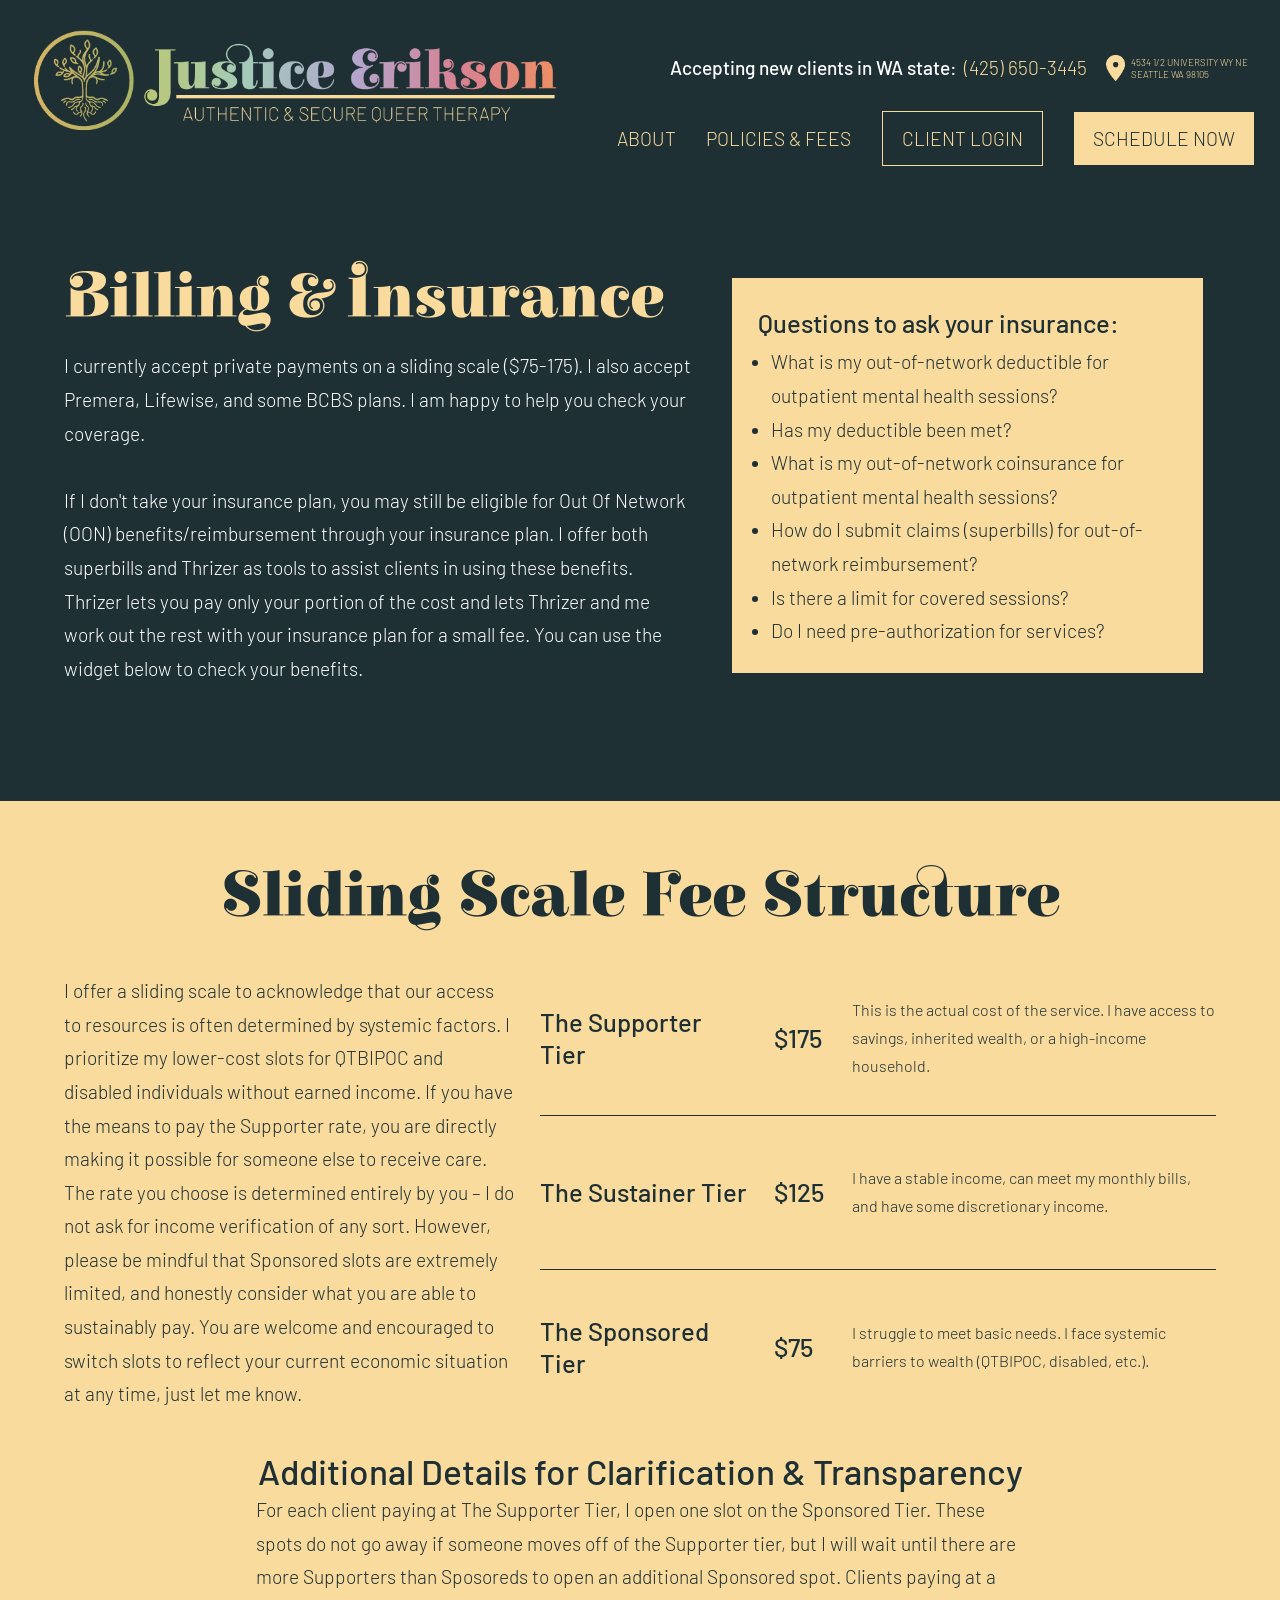
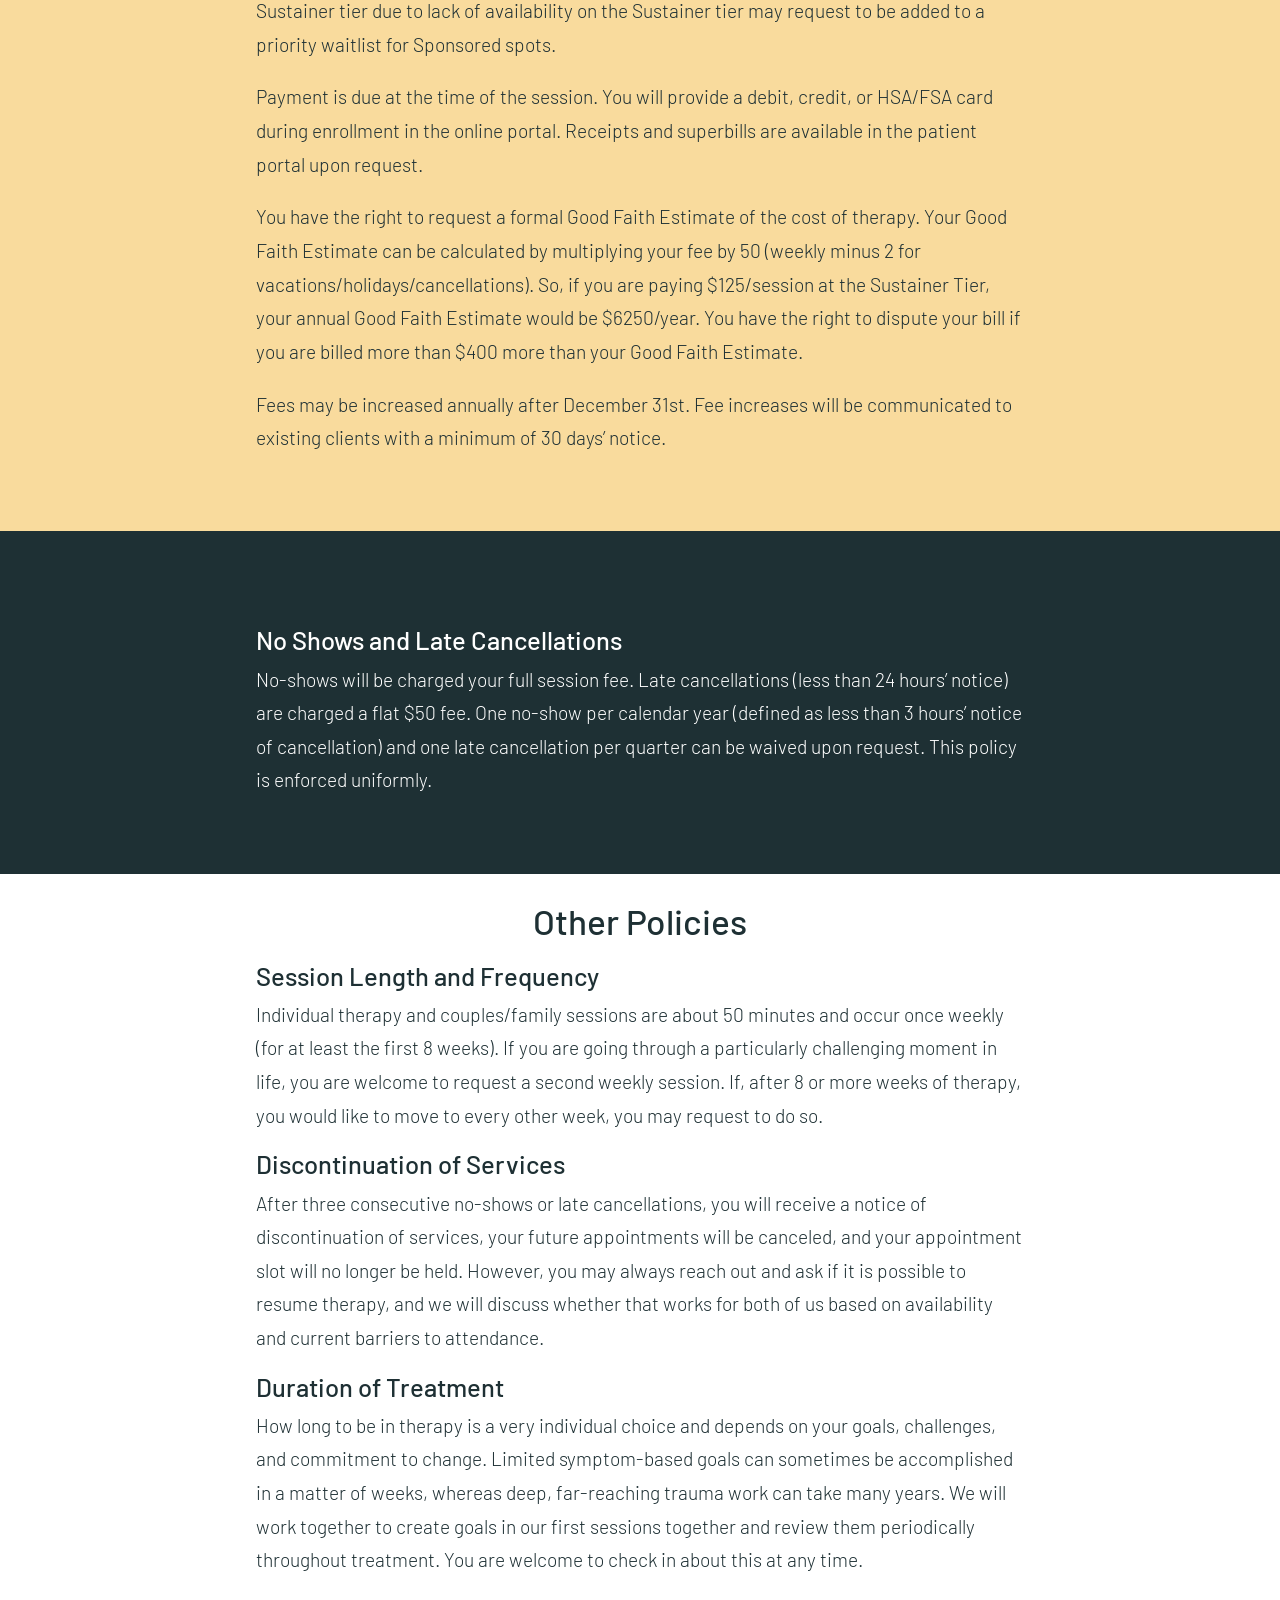
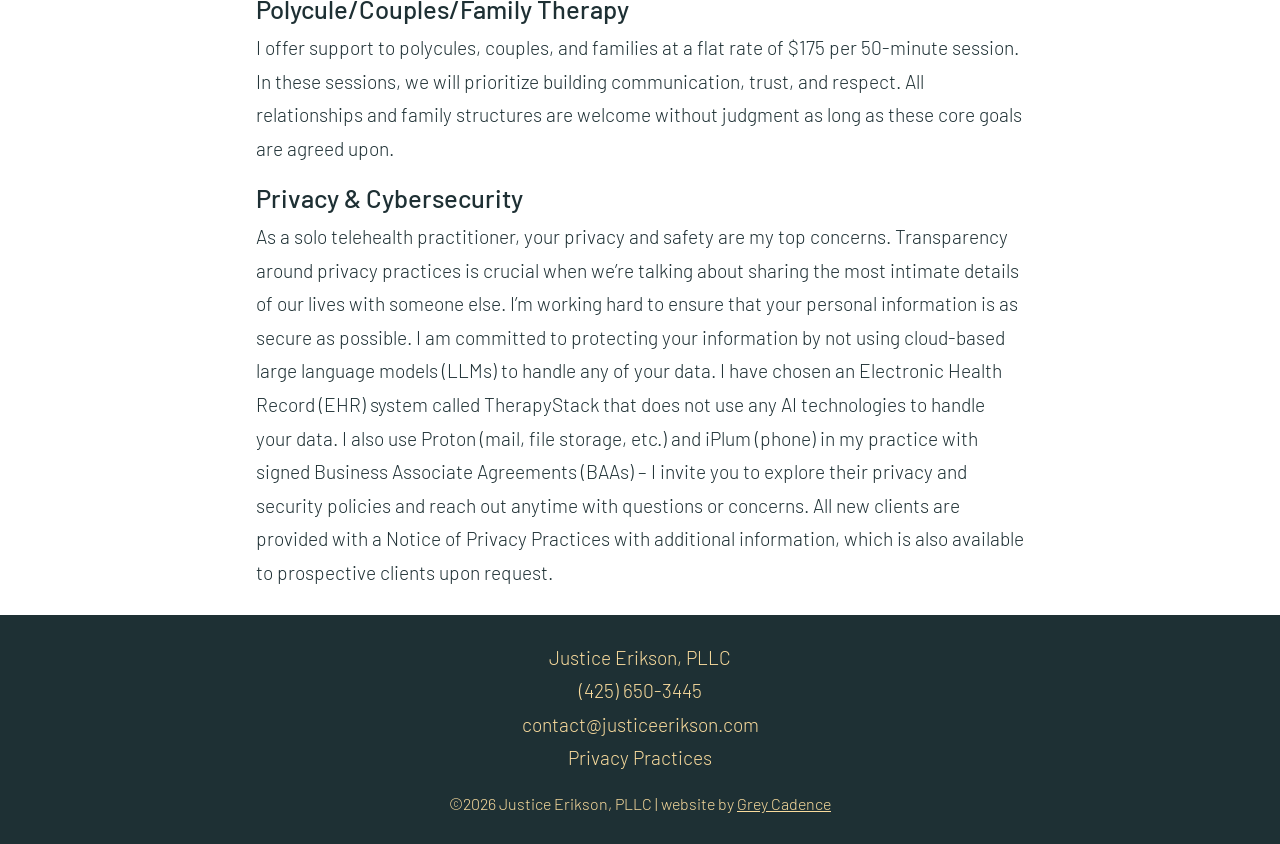
==== commit 239bd056: "added thrizer widget" ====
--- a/policies-and-fees.html
+++ b/policies-and-fees.html
@@ -41,7 +41,7 @@
             <div class="inset-row" id="insurance">
                 <div class="column" style="flex-grow:1.5;">
                     <h1>Billing & Insurance</h1>
-                    <p>I currently accept private payments on a sliding scale ($75-175). I also accept Premera, Lifewise, and some BCBS plans. I am happy to help you check your coverage. <br><br>If I am not able to accept your insurance, I can help you get reimbursed for a portion of the fee by providing a monthly “superbill” that you can submit to your insurance company. Contact your insurance company to find out more about your plan.</p>
+                    <p>I currently accept private payments on a sliding scale ($75-175). I also accept Premera, Lifewise, and some BCBS plans. I am happy to help you check your coverage. <br><br>If I don't take your insurance plan, you may still be eligible for Out Of Network (OON) benefits/reimbursement through your insurance plan. I offer both superbills and Thrizer as tools to assist clients in using these benefits. Thrizer lets you pay only your portion of the cost and lets Thrizer and me work out the rest with your insurance plan for a small fee. You can use the widget below to check your benefits.</p>
                 </div>
                 <div class="column yellow-block">
                     <h4 id="questions">Questions to ask your insurance:</h4>
@@ -55,6 +55,12 @@
                     </ul>
                 </div>
             </div>
+        </div>
+        <div class="xl-row teal-section" style="padding-top:0;">
+            <script
+  src="https://eligibility.thrizer.com/embed.js"
+  data-src="https://eligibility.thrizer.com/facility/fac_qmyxtl1xwyzu?type=iframe"
+  data-title="Check Your Insurance Benefits" async crossorigin="anonymous"></script>
         </div>
         <div class="xl-row yellow-section">
             <div class="row">
--- a/style.css
+++ b/style.css
@@ -300,6 +300,10 @@
 .sponsored .desc { grid-area: 5 / 3 / 6 / 4; }
 
 .divider-1, .divider-2 {border-bottom: solid .125rem var(--teal);}
+iframe {
+    padding: 2rem;
+    background-color: white;
+}
 
 /* Mobile Styling */
 @media screen and (max-width: 720px) {
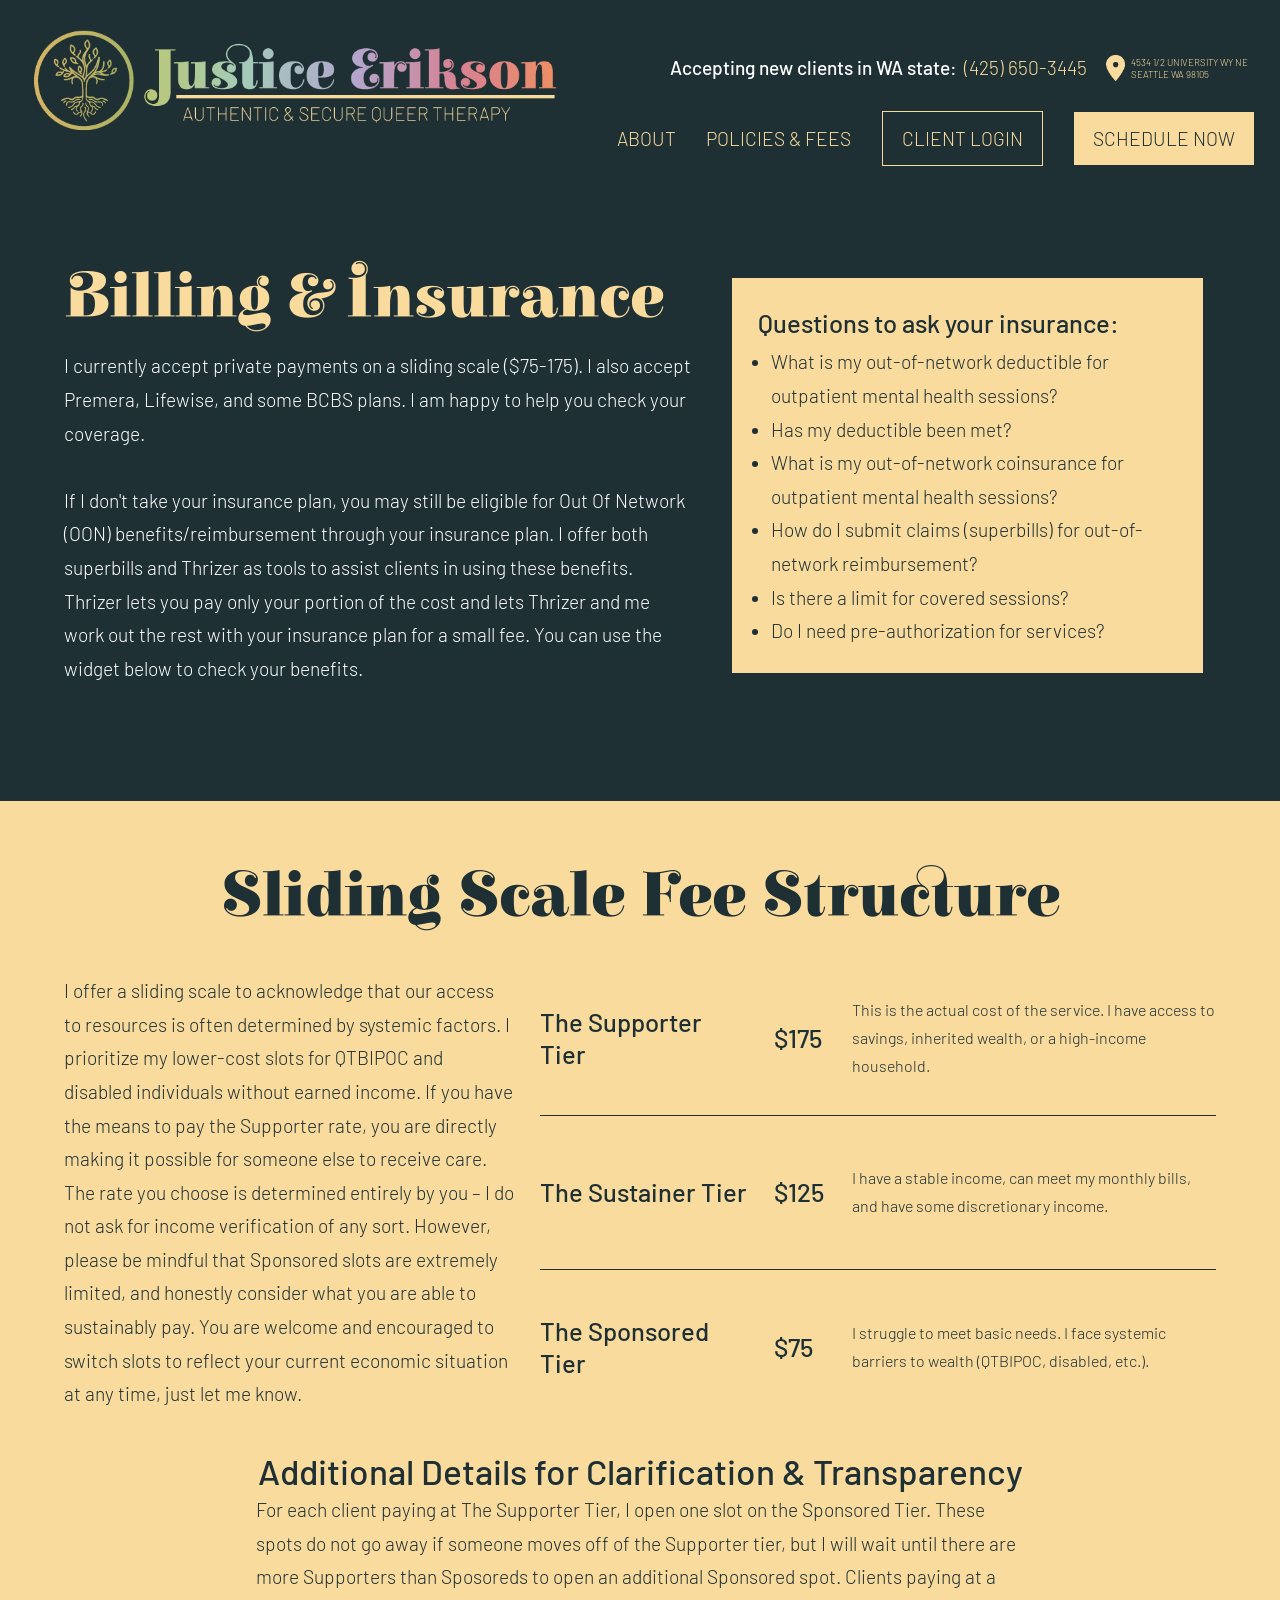
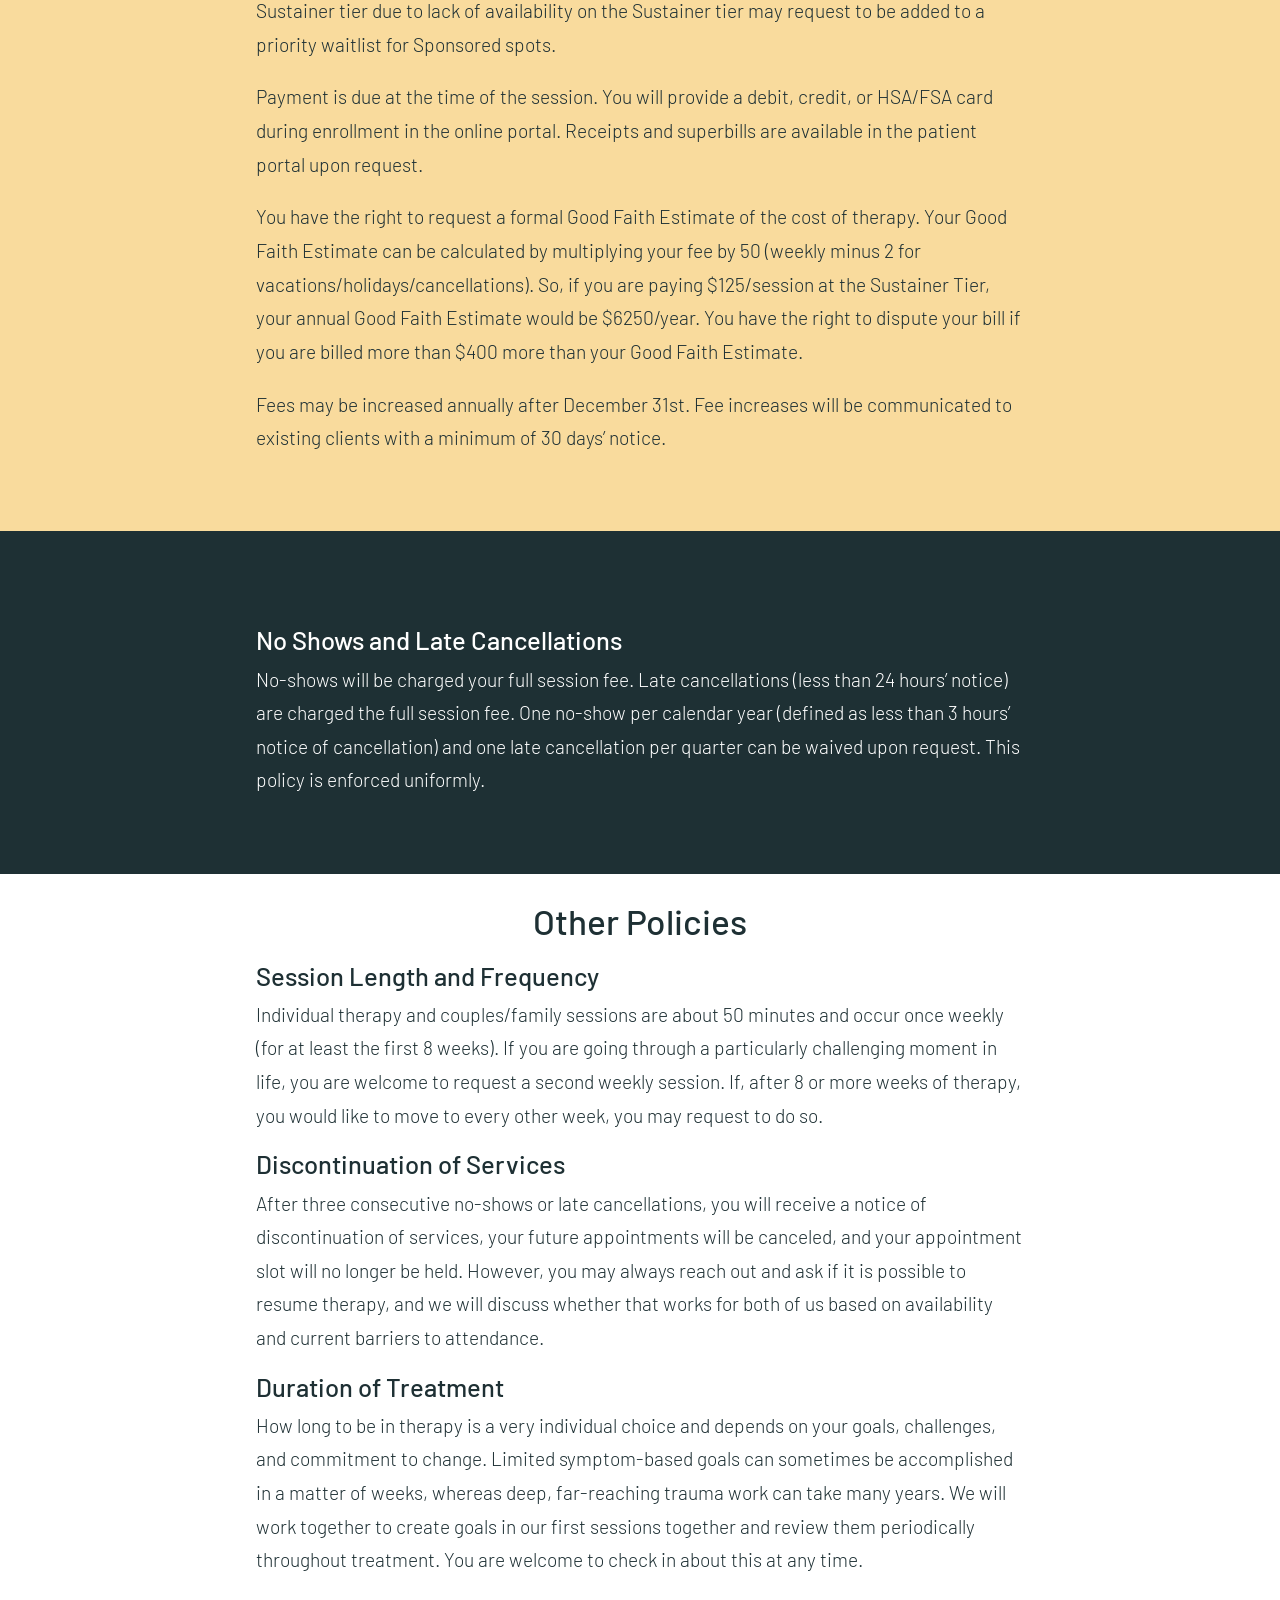
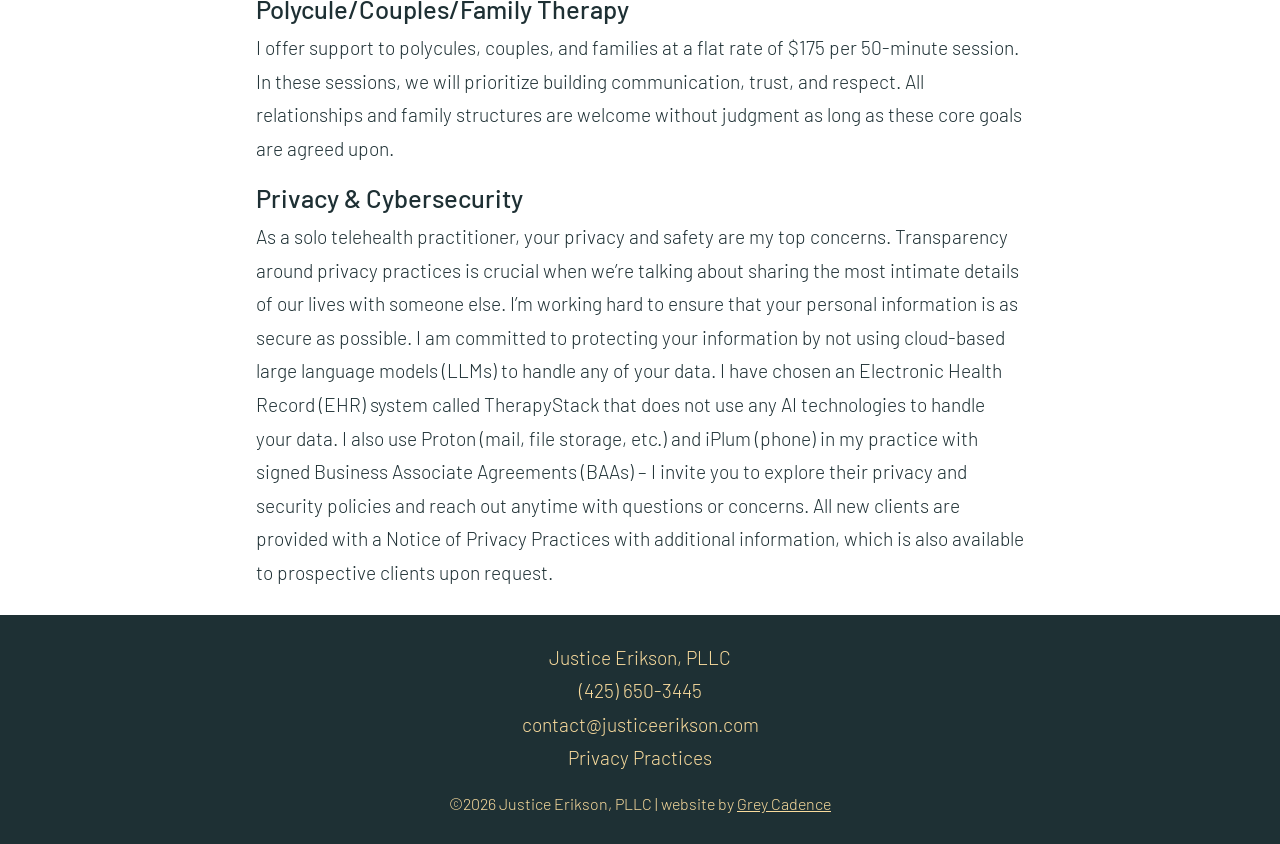
==== commit 06419d89: "updated cancellation cost" ====
--- a/policies-and-fees.html
+++ b/policies-and-fees.html
@@ -95,7 +95,7 @@
         <div class="xl-row teal-section"> 
             <div class="row text-row">
                 <h4>No Shows and Late Cancellations</h4>
-                <p>No-shows will be charged your full session fee. Late cancellations (less than 24 hours’ notice) are charged a flat $50 fee. One no-show per calendar year (defined as less than 3 hours’ notice of cancellation) and one late cancellation per quarter can be waived upon request. This policy is enforced uniformly.</p>
+                <p>No-shows will be charged your full session fee. Late cancellations (less than 24 hours’ notice) are charged the full session fee. One no-show per calendar year (defined as less than 3 hours’ notice of cancellation) and one late cancellation per quarter can be waived upon request. This policy is enforced uniformly.</p>
             </div>
         </div>
         <div class="row text-row">
